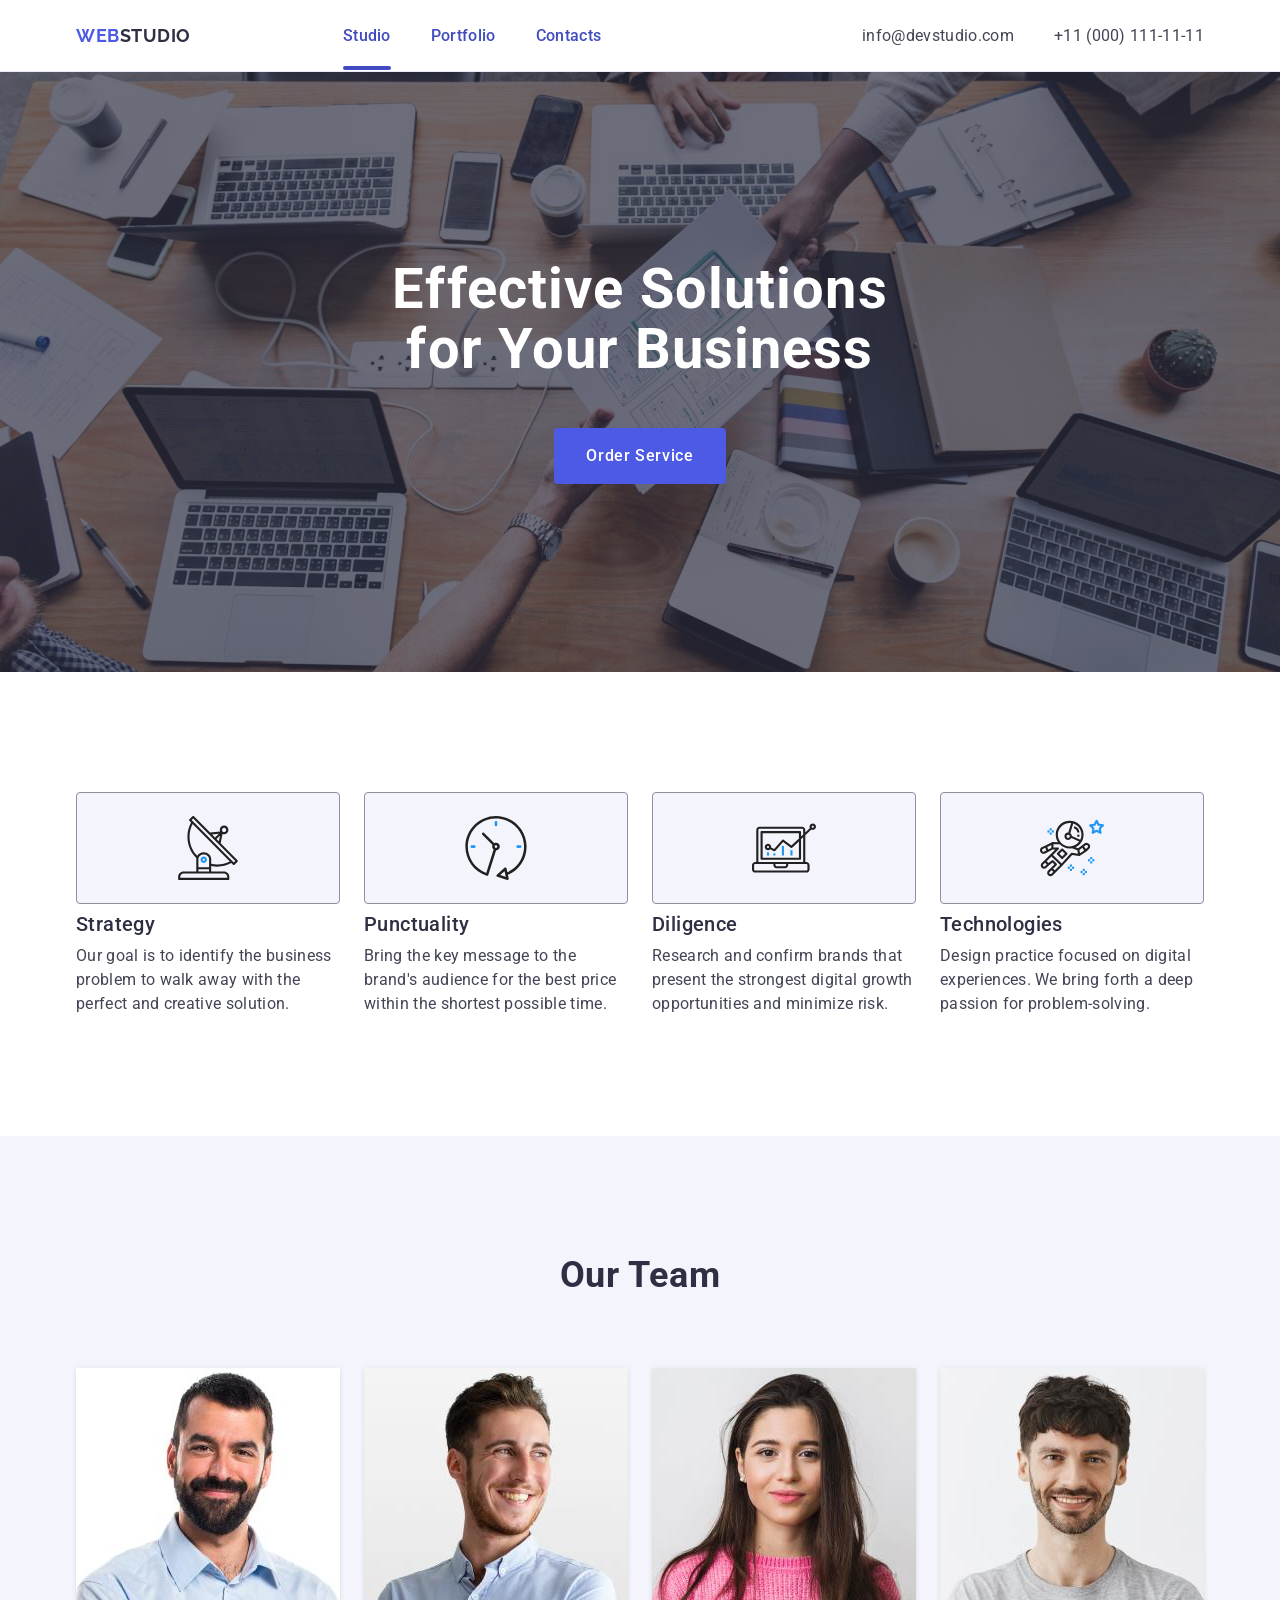
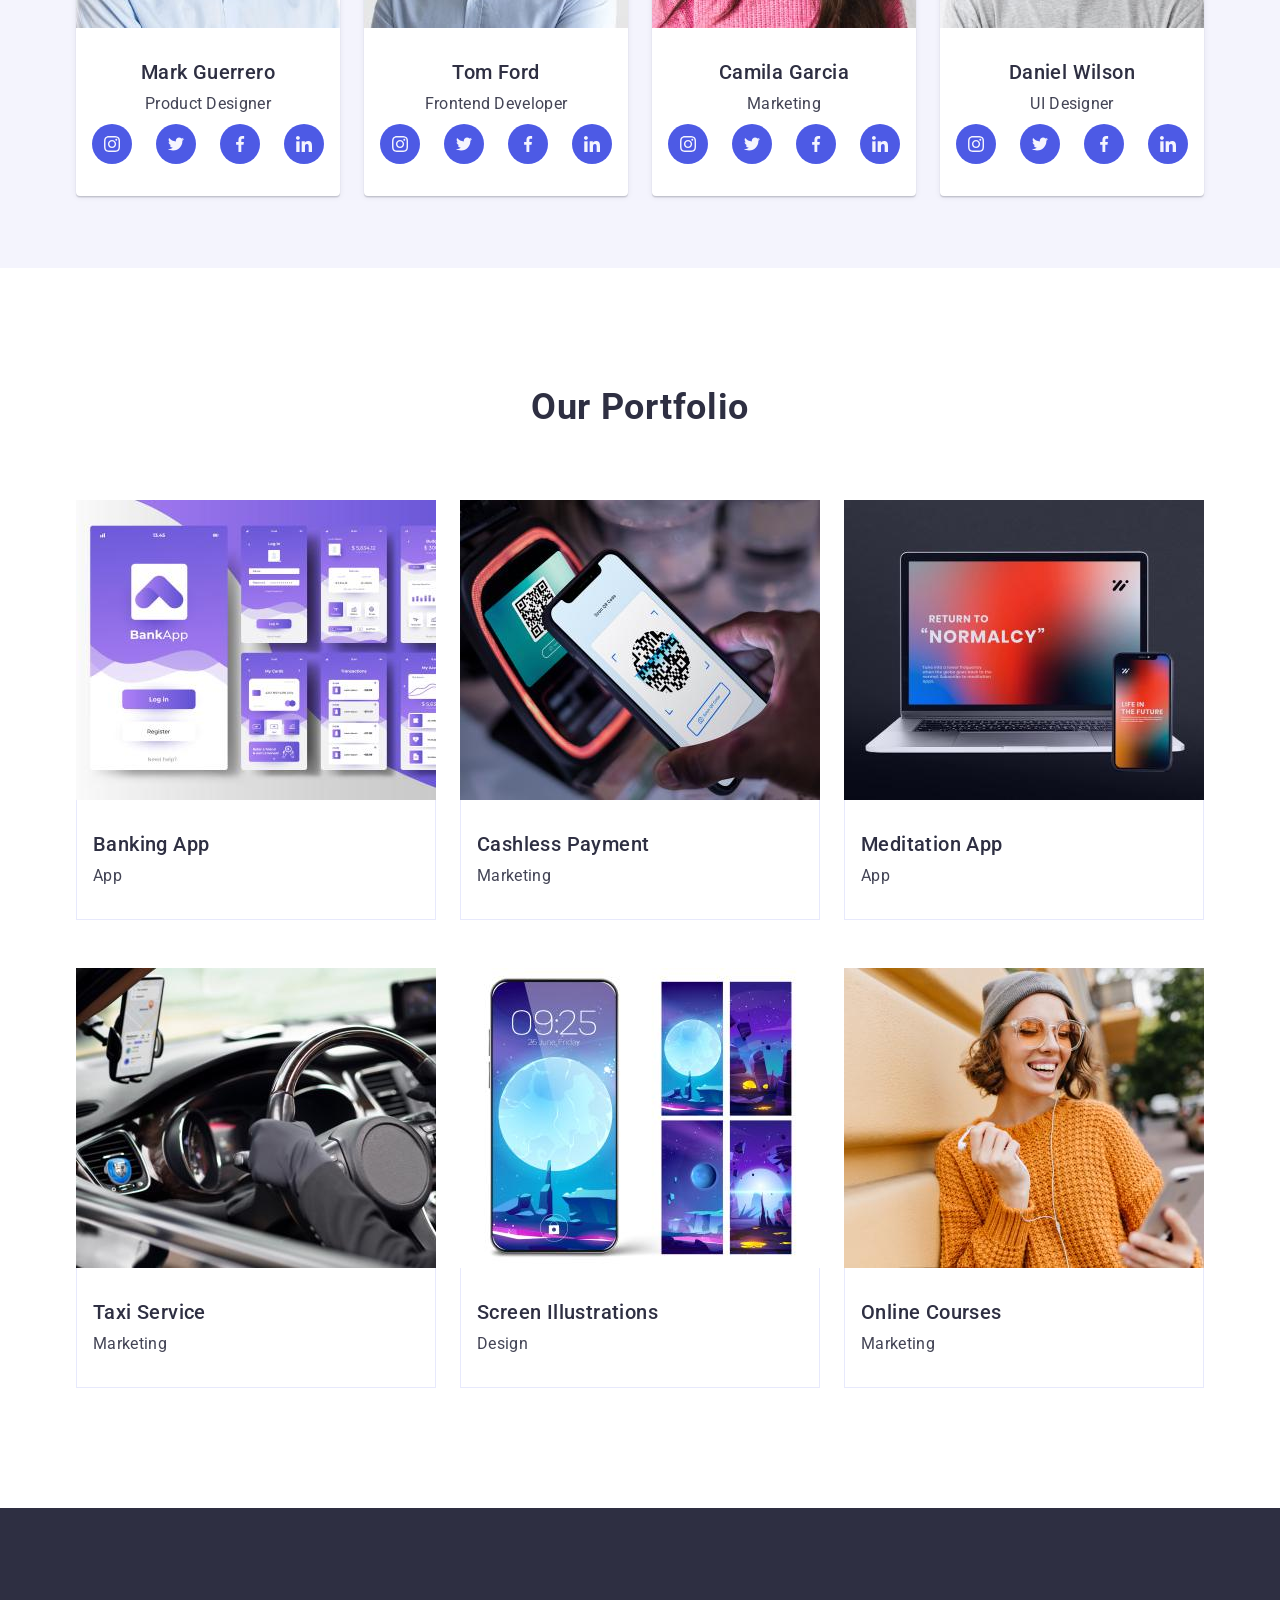
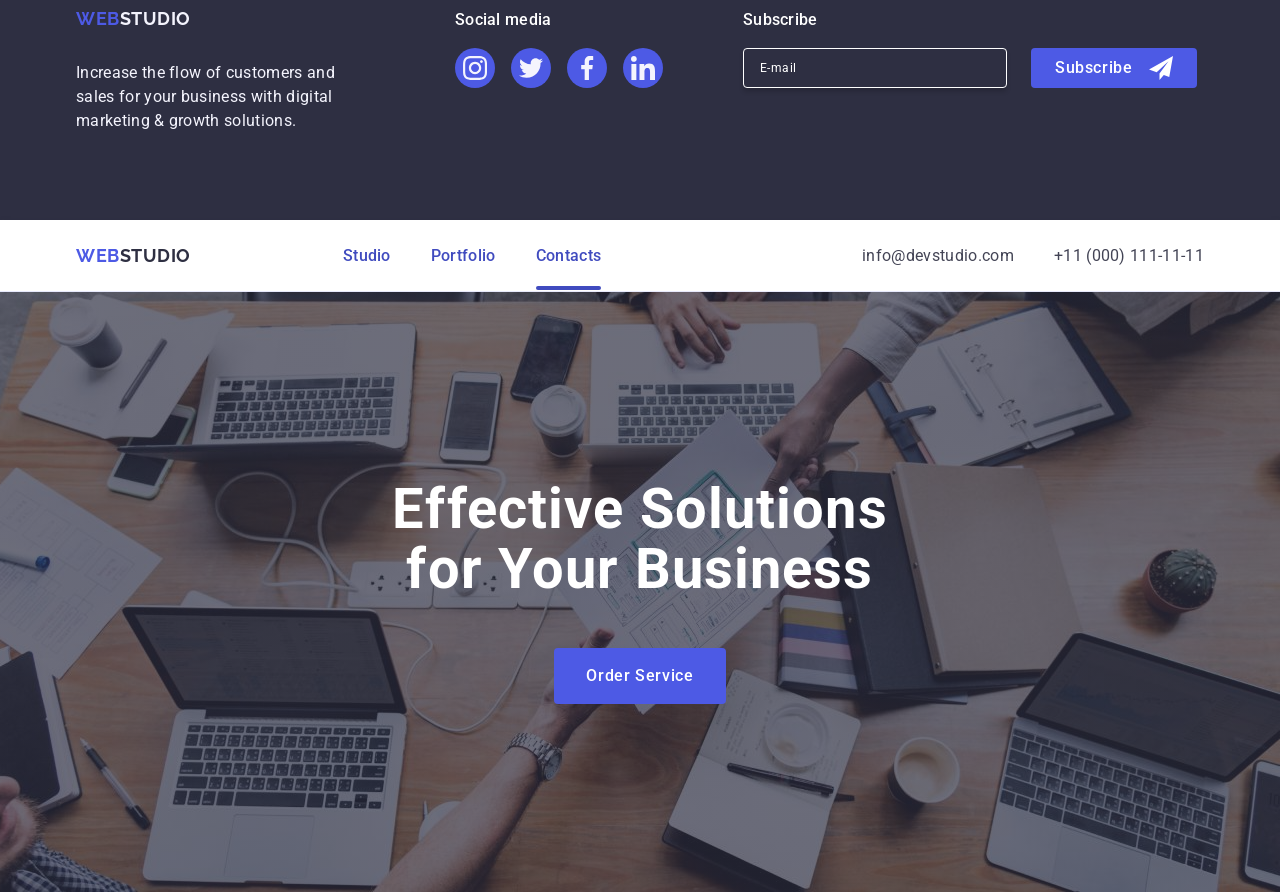
==== index.html @ c93c3812 "Add files via upload" ====
<!DOCTYPE html>
<html lang="en">
  <head>
    <meta charset="UTF-8" />
    <meta http-equiv="X-UA-Compatible" content="IE=edge" />
    <meta name="viewport" content="width=device-width, initial-scale=1.0" />
    <link rel="preconnect" href="https://fonts.googleapis.com" />
    <link rel="preconnect" href="https://fonts.gstatic.com" crossorigin />
    <link
      href="https://fonts.googleapis.com/css2?family=Raleway:ital,wght@0,700;1,700&family=Roboto:wght@400;500;700&display=swap"
      rel="stylesheet"
    />
    <link
      rel="stylesheet"
      href="https://cdn.jsdelivr.net/npm/modern-normalize@1.1.0/modern-normalize.min.css"
    />
    <link rel="stylesheet" href="./css/styles.css" />
    <title>WebStudio</title>
  </head>

  <body>
    <header class="header">
      <div class="container">
        <nav class="navigation">
          <a href="./index.html" class="navigation-list-logo-item-left"
            >Web<span class="navigation-list-logo-item-right">Studio</span></a
          >
          <ul class="navigation-list">
            <li class="navigation-list-item">
              <a
                class="navigation-list-link navigation-list-link-active"
                href="./index.html"
                >Studio</a
              >
            </li>
            <li class="navigation-list-item">
              <a class="navigation-list-link" href="">Portfolio</a>
            </li>
            <li class="navigation-list-item">
              <a class="navigation-list-link" href="./backdrop.html"
                >Contacts</a
              >
            </li>
          </ul>
        </nav>
        <address class="address">
          <ul class="address-list-item">
            <li class="address-list">
              <a
                class="address-list-mailto-phone"
                href="mailto:info@devstudio.com"
                >info@devstudio.com</a
              >
            </li>
            <li class="address-list">
              <a
                class="address-list-mailto-phone"
                href="teladdress-list-mailto-phone:+110001111111"
                >+11 (000) 111-11-11</a
              >
            </li>
          </ul>
        </address>
      </div>
    </header>

    <main class="main">
      <!--HERO-->
      <section class="hero">
        <div class="container">
          <h1 class="hero-header">Effective Solutions for Your Business</h1>
          <button class="modal-btn btn-hero" type="button">
            Order Service
          </button>
        </div>
      </section>

      <!--O nas-->
      <section class="about">
        <div class="container">
          <!--Nasze atuty-->
          <h2 class="secondary-header visually-hidden">Our advantages</h2>
          <ul class="about-strengths">
            <li class="about-strengths-list">
              <div class="about-icon">
                <svg class="about-icon-item" width="64" height="64">
                  <use href="./images/icons.svg#icon-antenna"></use>
                </svg>
              </div>
              <h3 class="about-header-list">Strategy</h3>
              <p class="about-strengths-list-item">
                Our goal is to identify the business problem to walk away with
                the perfect and creative solution.
              </p>
            </li>
            <li class="about-strengths-list">
              <div class="about-icon">
                <svg class="about-icon-item" width="64" height="64">
                  <use href="./images/icons.svg#icon-clock"></use>
                </svg>
              </div>
              <h3 class="about-header-list">Punctuality</h3>
              <p class="about-strengths-list-item">
                Bring the key message to the brand's audience for the best price
                within the shortest possible time.
              </p>
            </li>
            <li class="about-strengths-list">
              <div class="about-icon">
                <svg class="about-icon-item" width="64" height="64">
                  <use href="./images/icons.svg#icon-diagram"></use>
                </svg>
              </div>
              <h3 class="about-header-list">Diligence</h3>
              <p class="about-strengths-list-item">
                Research and confirm brands that present the strongest digital
                growth opportunities and minimize risk.
              </p>
            </li>
            <li class="about-strengths-list">
              <div class="about-icon">
                <svg class="about-icon-item" width="64" height="64">
                  <use href="./images/icons.svg#icon-astronaut"></use>
                </svg>
              </div>
              <h3 class="about-header-list">Technologies</h3>
              <p class="about-strengths-list-item">
                Design practice focused on digital experiences. We bring forth a
                deep passion for problem-solving.
              </p>
            </li>
          </ul>
        </div>
      </section>

      <!--Agencja-->
      <section class="agency">
        <div class="container">
          <h2 class="secondary-header mar">Our Team</h2>
          <ul class="agency-img">
            <li class="agency-img-list">
              <img
                class="agency-img-list-team"
                src="./images/team/teamcard1.jpg"
                alt="smiling man with dark beard in a blue shirt"
                width="264"
                height="260"
              />
              <div class="species">
                <h3 class="agency-list-name">Mark Guerrero</h3>
                <p class="agency-list-name-item">Product Designer</p>
                <ul class="icon-list">
                  <li class="icon">
                    <a class="icon-link" href="">
                      <svg class="icon-svg" width="16" height="16">
                        <use href="./images/icons.svg#icon-instagram"></use>
                      </svg>
                    </a>
                  </li>
                  <li class="icon">
                    <a class="icon-link" href="">
                      <svg class="icon-svg" width="16" height="16">
                        <use href="./images/icons.svg#icon-twitter"></use>
                      </svg>
                    </a>
                  </li>
                  <li class="icon">
                    <a class="icon-link" href="">
                      <svg class="icon-svg" width="16" height="16">
                        <use href="./images/icons.svg#icon-facebook"></use>
                      </svg>
                    </a>
                  </li>
                  <li class="icon">
                    <a class="icon-link" href="">
                      <svg class="icon-svg" width="16" height="16">
                        <use href="./images/icons.svg#icon-linkedin"></use>
                      </svg>
                    </a>
                  </li>
                </ul>
              </div>
            </li>
            <li class="agency-img-list">
              <img
                class="agency-img-list-team"
                src="./images/team/teamcard2.jpg"
                alt="a smiling man with red beard and a blue shirt"
                width="264"
                height="260"
              />
              <div class="species">
                <h3 class="agency-list-name">Tom Ford</h3>
                <p class="agency-list-name-item">Frontend Developer</p>
                <ul class="icon-list">
                  <li class="icon">
                    <a class="icon-link" href="">
                      <svg class="icon-svg" width="16" height="16">
                        <use href="./images/icons.svg#icon-instagram"></use>
                      </svg>
                    </a>
                  </li>
                  <li class="icon">
                    <a class="icon-link" href="">
                      <svg class="icon-svg" width="16" height="16">
                        <use href="./images/icons.svg#icon-twitter"></use>
                      </svg>
                    </a>
                  </li>
                  <li class="icon">
                    <a class="icon-link" href="">
                      <svg class="icon-svg" width="16" height="16">
                        <use href="./images/icons.svg#icon-facebook"></use>
                      </svg>
                    </a>
                  </li>
                  <li class="icon">
                    <a class="icon-link" href="">
                      <svg class="icon-svg" width="16" height="16">
                        <use href="./images/icons.svg#icon-linkedin"></use>
                      </svg>
                    </a>
                  </li>
                </ul>
              </div>
            </li>
            <li class="agency-img-list">
              <img
                class="agency-img-list-team"
                src="./images/team/teamcard3.jpg"
                alt="woman with long black hair in a pink sweater"
                width="264"
                height="260"
              />
              <div class="species">
                <h3 class="agency-list-name">Camila Garcia</h3>
                <p class="agency-list-name-item">Marketing</p>
                <ul class="icon-list">
                  <li class="icon">
                    <a class="icon-link" href="">
                      <svg class="icon-svg" width="16" height="16">
                        <use href="./images/icons.svg#icon-instagram"></use>
                      </svg>
                    </a>
                  </li>
                  <li class="icon">
                    <a class="icon-link" href="">
                      <svg class="icon-svg" width="16" height="16">
                        <use href="./images/icons.svg#icon-twitter"></use>
                      </svg>
                    </a>
                  </li>
                  <li class="icon">
                    <a class="icon-link" href="">
                      <svg class="icon-svg" width="16" height="16">
                        <use href="./images/icons.svg#icon-facebook"></use>
                      </svg>
                    </a>
                  </li>
                  <li class="icon">
                    <a class="icon-link" href="">
                      <svg class="icon-svg" width="16" height="16">
                        <use href="./images/icons.svg#icon-linkedin"></use>
                      </svg>
                    </a>
                  </li>
                </ul>
              </div>
            </li>
            <li class="agency-img-list">
              <img
                class="agency-img-list-team"
                src="./images/team/teamcard4.jpg"
                alt="a shaggy man with short stubble in a gray T-shirt"
                width="264"
                height="260"
              />
              <div class="species">
                <h3 class="agency-list-name">Daniel Wilson</h3>
                <p class="agency-list-name-item">UI Designer</p>
                <ul class="icon-list">
                  <li class="icon">
                    <a class="icon-link" href="">
                      <svg class="icon-svg" width="16" height="16">
                        <use href="./images/icons.svg#icon-instagram"></use>
                      </svg>
                    </a>
                  </li>
                  <li class="icon">
                    <a class="icon-link" href="">
                      <svg class="icon-svg" width="16" height="16">
                        <use href="./images/icons.svg#icon-twitter"></use>
                      </svg>
                    </a>
                  </li>
                  <li class="icon">
                    <a class="icon-link" href="">
                      <svg class="icon-svg" width="16" height="16">
                        <use href="./images/icons.svg#icon-facebook"></use>
                      </svg>
                    </a>
                  </li>
                  <li class="icon">
                    <a class="icon-link" href="">
                      <svg class="icon-svg" width="16" height="16">
                        <use href="./images/icons.svg#icon-linkedin"></use>
                      </svg>
                    </a>
                  </li>
                </ul>
              </div>
            </li>
          </ul>
        </div>
      </section>

      <!--Portfolio-->
      <section class="portfolio">
        <div class="container">
          <h2 class="secondary-header mar">Our Portfolio</h2>
          <ul class="portfolio-img">
            <li class="portfolio-img-list">
              <div class="box">
                <img
                  class="portfolio-img-list-item"
                  src="./images/portfolio/img1.jpg"
                  alt="view of the banking application with its subpages"
                  width="360"
                  height="300"
                />
                <!-- <div class="overlay"> -->
                <p class="content overlay">
                  14 Stylish and User-Friendly App Design Concepts · Task
                  Manager App · Calorie Tracker App · Exotic Fruit Ecommerce App
                  · Cloud Storage App
                </p>
                <!-- </div> -->
              </div>
              <div class="card-content">
                <h3 class="portfolio-list-title">Banking App</h3>
                <p class="portfolio-list-product">App</p>
              </div>
            </li>
            <li class="portfolio-img-list">
              <div class="box">
                <img
                  class="portfolio-img-list-item"
                  src="./images/portfolio/img2.jpg"
                  alt="a payment terminal with a qr code and a smartphone copying this code"
                  width="360"
                  height="300"
                />
                <!-- <div class="overlay"> -->
                <p class="content overlay">
                  14 Stylish and User-Friendly App Design Concepts · Task
                  Manager App · Calorie Tracker App · Exotic Fruit Ecommerce App
                  · Cloud Storage App
                </p>
                <!-- </div> -->
              </div>
              <div class="card-content">
                <h3 class="portfolio-list-title">Cashless Payment</h3>
                <p class="portfolio-list-product">Marketing</p>
              </div>
            </li>
            <li class="portfolio-img-list">
              <div class="box">
                <img
                  class="portfolio-img-list-item"
                  src="./images/portfolio/img3.jpg"
                  alt="view of a laptop and smartphone with an application titled return to normalcy, on a colorful background"
                  width="360"
                  height="300"
                />
                <!-- <div class="overlay"> -->
                <p class="content overlay">
                  14 Stylish and User-Friendly App Design Concepts · Task
                  Manager App · Calorie Tracker App · Exotic Fruit Ecommerce App
                  · Cloud Storage App
                </p>
                <!-- </div> -->
              </div>
              <div class="card-content">
                <h3 class="portfolio-list-title">Meditation App</h3>
                <p class="portfolio-list-product">App</p>
              </div>
            </li>
            <li class="portfolio-img-list">
              <div class="box">
                <img
                  class="portfolio-img-list-item"
                  src="./images/portfolio/img4.jpg"
                  alt="view of the car cockpit with the driver wearing gloves holding the steering wheel"
                  width="360"
                  height="300"
                />
                <!-- <div class="overlay"> -->
                <p class="content overlay">
                  14 Stylish and User-Friendly App Design Concepts · Task
                  Manager App · Calorie Tracker App · Exotic Fruit Ecommerce App
                  · Cloud Storage App
                </p>
                <!-- </div> -->
              </div>
              <div class="card-content">
                <h3 class="portfolio-list-title">Taxi Service</h3>
                <p class="portfolio-list-product">Marketing</p>
              </div>
            </li>
            <li class="portfolio-img-list">
              <div class="box">
                <img
                  class="portfolio-img-list-item"
                  src="./images/portfolio/img5.jpg"
                  alt="the smartphone screenshot is shown in the illustrations"
                  width="360"
                  height="300"
                />
                <!-- <div class="overlay"> -->
                <p class="content overlay">
                  14 Stylish and User-Friendly App Design Concepts · Task
                  Manager App · Calorie Tracker App · Exotic Fruit Ecommerce App
                  · Cloud Storage App
                </p>
                <!-- </div> -->
              </div>
              <div class="card-content">
                <h3 class="portfolio-list-title">Screen Illustrations</h3>
                <p class="portfolio-list-product">Design</p>
              </div>
            </li>
            <li class="portfolio-img-list">
              <div class="box">
                <img
                  class="portfolio-img-list-item"
                  src="./images/portfolio/img6.jpg"
                  alt="charming-short-haired-lady-gray-hat-standing-beside-wall-with-smartphone"
                  width="360"
                  height="300"
                />
                <!-- <div class="overlay"> -->
                <p class="content overlay">
                  14 Stylish and User-Friendly App Design Concepts · Task
                  Manager App · Calorie Tracker App · Exotic Fruit Ecommerce App
                  · Cloud Storage App
                </p>
                <!-- </div> -->
              </div>
              <div class="card-content">
                <h3 class="portfolio-list-title">Online Courses</h3>
                <p class="portfolio-list-product">Marketing</p>
              </div>
            </li>
          </ul>
        </div>
      </section>
    </main>

    <!---->
    <footer class="footer">
      <div class="container">
        <div class="footer-logo">
          <a href="./index.html" class="footer-logo-item-left"
            >Web<span class="footer-logo-item-right">Studio</span></a
          >

          <p class="footer-text">
            Increase the flow of customers and<br />
            sales for your business with digital <br />
            marketing & growth solutions.
          </p>
        </div>
        <div class="footer-social-media">
          <p class="footer-social">Social media</p>
          <ul class="footer-icon-list">
            <li class="footer-icon">
              <a class="footer-icon-link" href="">
                <svg class="footer-icon-svg" width="24" height="24">
                  <use href="./images/icons.svg#icon-instagram"></use>
                </svg>
              </a>
            </li>
            <li class="footer-icon">
              <a class="footer-icon-link" href="">
                <svg class="footer-icon-svg" width="24" height="24">
                  <use href="./images/icons.svg#icon-twitter"></use>
                </svg>
              </a>
            </li>
            <li class="footer-icon">
              <a class="footer-icon-link" href="">
                <svg class="footer-icon-svg" width="24" height="24">
                  <use href="./images/icons.svg#icon-facebook"></use>
                </svg>
              </a>
            </li>
            <li class="footer-icon">
              <a class="footer-icon-link" href="">
                <svg class="footer-icon-svg" width="24" height="24">
                  <use href="./images/icons.svg#icon-linkedin"></use>
                </svg>
              </a>
            </li>
          </ul>
        </div>
        <div class="footer-form">
          <p class="form-item">Subscribe</p>
          <form class="form">
            <label class="form-news">
              <input
                class="form-news-text"
                type="email"
                name="email"
                placeholder="E-mail"
              />
            </label>
            <button class="modal-btn btn-footer" type="submit">
              Subscribe
              <!-- <span class="modal-btn-item">Subscribe</span> -->
              <svg class="footer-form-icon" width="24" height="24">
                <use href="./images/icons.svg#icon-icon-send"></use>
              </svg>
            </button>
          </form>
        </div>
      </div>
    </footer>

    <!-- MODAL -->

    <div class="">
      <header class="header">
        <div class="container">
          <nav class="navigation">
            <a href="./index.html" class="navigation-list-logo-item-left"
              >Web<span class="navigation-list-logo-item-right">Studio</span></a
            >
            <ul class="navigation-list">
              <li class="navigation-list-item">
                <a class="navigation-list-link" href="./index.html">Studio</a>
              </li>
              <li class="navigation-list-item">
                <a class="navigation-list-link" href="">Portfolio</a>
              </li>
              <li class="navigation-list-item">
                <a
                  class="navigation-list-link navigation-list-link-active"
                  href="./backdrop.html"
                  >Contacts</a
                >
              </li>
            </ul>
          </nav>
          <address class="address">
            <ul class="address-list-item">
              <li class="address-list">
                <a
                  class="address-list-mailto-phone"
                  href="mailto:info@devstudio.com"
                  >info@devstudio.com</a
                >
              </li>
              <li class="address-list">
                <a
                  class="address-list-mailto-phone"
                  href="teladdress-list-mailto-phone:+110001111111"
                  >+11 (000) 111-11-11</a
                >
              </li>
            </ul>
          </address>
        </div>
      </header>

      <div class="modal-main">
        <!--HERO-->
        <section class="hero">
          <div class="container">
            <h1 class="hero-header">Effective Solutions for Your Business</h1>
            <button class="modal-btn btn-hero" type="button">
              Order Service
            </button>
          </div>
        </section>
      </div>

      <div class="backdrop is-hidden">
        <div class="modal">
          <button type="button" class="close-btn">X</button>
          <form class="modal-form" action="#" method="post">
            <p class="modal-form-item">
              Leave your contacts and we will call you back
            </p>
            <label class="modal-form-name">
              <span class="modal-name">Name</span>
              <input
                class="modal-form-name-text-item"
                type="text"
                name="username"
              />
              <svg class="modal-icon" width="18" height="18">
                <use href="./images/icons.svg#icon-person"></use>
              </svg>
            </label>
            <label class="modal-form-phone-number">
              <span class="modal-phone-number">Phone</span>
              <input
                class="modal-form-phone-number-text"
                type="tel"
                name="phone_number"
              />
              <svg class="modal-icon" width="18" height="18">
                <use href="./images/icons.svg#icon-phone"></use>
              </svg>
            </label>
            <label class="modal-form-email">
              <span class="modal-email">Email</span>
              <input class="modal-form-email-text" type="email" name="email" />
              <svg class="modal-icon" width="18" height="18">
                <use href="./images/icons.svg#icon-email"></use>
              </svg>
            </label>
            <label class="modal-form-textarea"
              >Comment<textarea
                class="modal-form-textarea-text"
                name="feedback"
                rows="5"
                placeholder="Text input"
              ></textarea>
            </label>
            <input
              class="modal-form-policy visually-hidden"
              id="user-policy"
              type="checkbox"
              name="policy"
            />
            <label class="modal-form-policy-text" for="user-policy"
              >I accept the terms and conditions of the
              <a class="modal-form-policy-link" href="#">Privacy Policy</a>
              <a class="modal-form-policy-link" href="#"></a
            ></label>

            <button class="modal-btn btn-modal" type="submit">Send</button>
          </form>
        </div>
      </div>
    </div>
  </body>
</html>
<!-- do usunięcia -->
<!-- <img/
                      src="./images/linkedin.svg"
                      width="16"
                      height="16"
                      alt="Description"
                    /> -->
---- css/styles.css ----
*,
*::before,
*::after {
            box-sizing: border-box;
            margin: 0;
            padding: 0;
         }

    body {
            font-family: "Roboto" , sans-serif;
            background-color: #FFFFFF;
            color: #434455;
          }

        h1,
        h2,
        h3,
        h4,
        h5,
        h6,
        p 
        {
            margin-top: 0;
            margin-bottom: 0;
        }

       ul, ol
        {
          list-style-type: none;
          margin-top: 0;
          margin-bottom: 0;
          padding-left: 0;
        }

       img 
        {
          display: block;
          max-width: 100%;
        }

        .container 
        {
          width: 1158px;
          margin: 0 auto;
          padding: 0 15px 0 15px;
          /* padding: 120px 0px; */
        }

        .visually-hidden 
        {
          position: absolute;
          width: 1px;
          height: 1px;
          margin: -1px;
          border: 0;
          padding: 0;
          white-space: nowrap;
          clip-path: inset(100%);
          clip: rect(0 0 0 0);
          overflow: hidden;
        }

         /*========COMPONENTS========*/

        .modal-btn 
        {
          font-weight: 500;
          line-height: 1.5;
          letter-spacing: 0.04em;
          color: #FFFFFF;
          background-color: #4D5AE5; 
          /* padding: 16px 32px 16px 32px; */
          border-radius: 4px;
          /* min-width: 169px; */
          /* height: 56px; */
          border: none;
          cursor: pointer;
          /* margin-top: 48px; */
          transition: background-color 250ms cubic-bezier(0.4, 0, 0.2, 1);
        }

        .btn-hero 
        {
          min-width: 169px;
          height: 56px;
          padding: 16px 32px 16px 32px;
          margin-top: 48px;
        }

        .btn-footer 
        {
          min-width: 165px;
          height: 40px;
          padding: 8px 24px 8px 24px;
          border-radius: 4px;
          /* display: inline-flex; */
          display: flex;
          align-items: center;
          justify-content: center;
        }

        .btn-modal 
        {
          width: 169px;
          height: 56px;
          padding: 16px 32px 16px 32px;
          border-radius: 4px;
          background: rgba(77, 90, 229, 1);
          margin-top: 24px;
        }

        .mar 
        {
          margin-bottom: 72px;
        }

        .input {
          font-family: inherit;
        }

         /*========END-COMPONENTS========*/


        /*======== HEADER ========*/

        .header 
        {        
          height: 72px;
          display: flex;
          align-items: center;
          border-bottom: 1px solid #e7e9fc;
          box-shadow: 0px 2px 1px rgba(46, 47, 66, 0.08),
            0px 1px 1px rgba(46, 47, 66, 0.16),
            0px 1px 6px rgba(46, 47, 66, 0.08);
        }

        .header .container 
        {
          display: flex;
          justify-content: space-between;
        }
        
        .navigation 
        {
          display: flex;
          align-items: center;
        }

        .navigation-list-logo-item-left, 
        .navigation-list-logo-item-right
        {
          font-family: Raleway, sans-serif;
          font-size: 18px;
          font-weight: 700;
          line-height: 1.17;
          letter-spacing: 0.03em;
          text-decoration: none;
          text-transform: uppercase;
          margin-right: 76px;
        }

        .navigation-list-logo-item-left 
        {
          color: #4D5AE5;
        }

        .navigation-list-logo-item-right 
        {
          color: #2E2F42;
        }

        .navigation-list 
        {
          display: flex;
          gap: 40px;
        }

        /* .navigation-list-item
        {
          position: relative;
        } */
        /* .navigation-list-item:hover::after 
        {
          display: block;
        } */
      /* .navigation-list-item::after 
        {
          display: none;
          --height: 4px;
          border-radius: 2px;
          content: "";
          background-color: rgba(64, 75, 191, 1);
          width: 100%;
          height: var(--height); 
          position: absolute;
          left: 0;
          bottom: -24px;
          bottom: calc(-1 x var(--height) - 5px);  
          }  */

        /* .navigation-list-link:hover::after 
        {
          display: block;
        } */

        .navigation-list-link-active::after 
        {
          display: block;
          /* display: none; */
          --height: 4px;
          border-radius: 2px;
          content: "";
          background-color: #404bbf;
          width: 100%;
          height: var(--height);
          position: absolute;
          left: 0;
          bottom: -1px;
          /* bottom: calc(-1 x var(--height) - 5px);   */
        }

        .navigation-list-link 
        {
          font-size: 16px;
          font-weight: 500;
          line-height: 1.5;
          letter-spacing: 0.02em;
          text-decoration: none;
          color: #2E2F42;
          padding-top: 24px;
          padding-bottom: 24px;
          position: relative;
          color: #404bbf;
          transition: color 250ms cubic-bezier(0.4, 0, 0.2, 1);
          /* display: inline-block; */
        }
            
        .address-list-mailto-phone
        {
          font-size: 16px;
          line-height: 1.5;
          letter-spacing: 0.02em;
          text-decoration: none;
          color: #434455;
          transition: color 250ms cubic-bezier(0.4, 0, 0.2, 1);
        }

        .address 
        {
          font-style: normal;
        }

        .address-list-item
        {
          display: flex;
          gap: 40px;
          /* align-items: center; */
          /* justify-content: center; */
        }

        .navigation-list-link:hover,
        .navigation-list-link:focus,
        .address-list-mailto-phone:hover,
        .address-list-mailto-phone:focus

        {
          color: #404BBF;
        }

/*========END-HEADER ========*/

/*========HERO========*/
      
        .hero .container 
        {
          display: flex;
          flex-direction: column;
          align-items: center;
        }

        .hero 
        {
          max-width: 1440px;
          height: 600px;
          background-color: #2E2F42;
          background-image: linear-gradient(to bottom,
              rgba(46, 47, 66, 0.7),
              rgba(46, 47, 66, 0.7)),
              url(../images/hero/hero-bg.jpg);
          background-repeat: no-repeat;
          background-position: center;
          background-size: cover;
          padding-top: 188px;
          padding-bottom: 188px;
          display: flex;
          flex-direction: column;
          justify-content: center; 
          margin: auto;
        }

        .hero-header
        {
          font-size: 56px;
          font-weight: 700;
          line-height: 1.07;
          letter-spacing: 0.02em;
          text-align: center;
          color: #FFFFFF;
          max-width: 496px;
        }

        .modal-btn:hover,
        .modal-btn:focus 
        {
          background-color: #404BBF;
               
        }

   /*========END-HERO========*/


   /*========ABOUT========*/

        .about 
        {
          padding: 120px 0;
        }

        .secondary-header 
        {
          font-size: 36px;
          font-weight: 700;
          line-height: 1.11;
          letter-spacing: 0.02em;
          text-align: center;
          color: #2E2F42;
          text-transform: capitalize;
        }

        /* .visually-hidden {
          position: absolute;
          width: 1px;
          height: 1px;
          margin: -1px;
          border: 0;
          padding: 0;
          white-space: nowrap;
          clip-path: inset(100%);
          clip: rect(0 0 0 0);
          overflow: hidden;
        } */

        .about-header-list 
        {
          font-size: 20px;
          font-weight: 500;
          line-height: 1.2;
          letter-spacing: 0.02em;
          color: #2E2F42;
          margin-bottom: 8px;
        }

        .about-strengths-list-item 
        {
          font-size: 16px;
          line-height: 1.5;
          letter-spacing: 0.02em;
        }

        .about-strengths-list 
        {
          width: 264px;
          height: 224px;
          width: calc((100% - 72px) / 4);
        }

        .about-strengths 
        {
          display: flex;
          gap: 24px;
        }

        .about-icon 
        {
          width: 264px;
          height: 112px;
          background: #F4F4FD;
          border: 1px solid #8E8F99;
          border-radius: 4px;
          /* margin-bottom: 30px; */
          display: flex;
          align-items: center;
          justify-content: center;
          margin-bottom: 8px;
        }

        /* .about-icon-item  
        {
          width: 64px;
          height: 64px;
          margin: 24px 100px;
        }  */

           
   /*========END-ABOUT========*/

   /*========AGENCY========*/

        .agency 
        {
          background-color: #F4F4FD;
          height: 732px;
          padding: 120px 0;
        }

        .agency-img 
        {
          display: flex;
          gap: 24px;
          
        }
                         
        .agency-img-list 
        {
          box-shadow: 
          0px 2px 1px 0px rgba(46, 47, 66, 0.08),
          0px 1px 1px 0px rgba(46, 47, 66, 0.16),
          0px 1px 6px 0px rgba(46, 47, 66, 0.08);
          border-radius: 0px 0px 4px 4px;
          background-color: #FFFFFF;
          width: calc((100% - 72px) / 4);
        }

        .agency-list-name 
        {
          font-size: 20px;
          font-weight: 500;
          line-height: 1.2;
          letter-spacing: 0.02em;
          text-align: center;
          color: #2E2F42;
          margin-bottom: 8px;
        }

        .agency-list-name-item 
        {
          font-size: 16px;
          line-height: 1.5;
          letter-spacing: 0.02em;
          text-align: center;
        }

        .species
        {
          /* width: 264px; */
          height: 168px;
          padding: 32px 0;
          /* padding-top: 32px; */
          /* padding-bottom: 32px; */
          /* padding-left: 16px; */
          /* padding-right: 16px; */
        }

        .icon-list 
        {
          display: flex;
          justify-content: center;
          padding: 8px 16px 32px 16px;
          gap: 24px;
        }

        .icon-link 
        {
         width: 100%;
         height: 100%;
         background-color: #4d5ae5;
         border-radius: 50%;
         display: flex;
         align-items: center;
         justify-content: center;
         transition: background-color 250ms cubic-bezier(0.4, 0, 0.2, 1);
        }

        .icon 
        {
          /* display: flex; */
          width: 40px;
          height: 40px;
          /* border-radius: 50%; */
          /* align-items: center; */
          /* justify-content: center; */
          /* transition: background-color 250ms cubic-bezier(0.4, 0, 0.2, 1); */
          /* background-color: #4D5AE5; */
          cursor: pointer;
        }

        .icon-link:hover,
        .icon-link:focus 
        {
          background-color: #404bbf;
        } 

        .icon-svg
        {
          width: 16px;
          height: 16px;
          fill: #f4f4fd;
        }

    /*========END-AGENCY========*/

    /*========PORTFOLIO========*/

       .portfolio 
       {
        height: 1240px;
        padding-top: 120px;
        padding-bottom: 120px;
       }

       .portfolio-img 
       {
        display: flex;
        flex-wrap: wrap;
        row-gap: 48px;
        column-gap: 24px;
       }

       .portfolio-img .portfolio-img-list 
       {
        width: calc((100% - 48px) / 3);
       }

       .portfolio-img-list
       {
        width: 360px;
        transition: box-shadow 250ms cubic-bezier(0.4, 0, 0.2, 1);
        /* transform: translateY(100%); */
        /* transition: transform 250ms ease-in-out; */
       }

       .box 
       {
        height: 300px;
        position: relative;
        overflow: hidden;
       }

       .overlay 
       {
        position: absolute;
        top: 0;
        left: 0;
        width: 100%;
        height: 100%;
        background-color: rgba(77, 90, 229, 1);
        transform: translateY(100%);
        transition: transform 250ms cubic-bezier(0.4, 0, 0.2, 1);
       }

      .portfolio-img-list:hover .overlay 
      {
        transform: translateY(0);
      }

      .content 
      {
       line-height: 1.5;
       letter-spacing: 0.02em;
       color:#f4f4fd;
       padding: 40px 32px; 
       /* background-color: #4d5ae5; */
       /* width: 100%; */
       /* height: 100%; */
       /* transform: translateY(100%); */
       /* transition: transform 250ms cubic-bezier(0.4, 0, 0.2, 1); */
      }

       .card-content 
      
       {
        width: 360px;
        height: 120px;
        border: 1px solid #E7E9FC;
        border-top: none;
        padding: 32px 16px;
       }

      .portfolio-img-list:hover,
      .portfolio-img-list:focus
      {
        box-shadow: 
        0px 2px 1px 0px rgba(46, 47, 66, 0.08),
        0px 1px 1px 0px rgba(46, 47, 66, 0.16),
        0px 1px 6px 0px rgba(46, 47, 66, 0.08);
        cursor: pointer; 
      }

       .portfolio-list-title 
       {
        font-size: 20px;
        font-weight: 500;
        line-height: 1.2;
        letter-spacing: 0.02em;
        color: #2E2F42;
        margin-bottom: 8px;
       }

       .portfolio-list-product 
       {
        font-size: 16px;
        line-height: 1.5;
        letter-spacing: 0.02em;
        margin-bottom: 8px;
       }

     /*========END-PORTFOLIO========*/

      /*========FOOTER========*/

      .footer 
      {
        background: #2E2F42;
        height: 312px;
        padding: 100px 0;
      }

      .footer .container 
      {
        display: flex;
        align-items: baseline;
      }

      .footer-logo 
      {
       margin-right: 120px; 
      }

      .footer-logo-item-left,
      .footer-logo-item-right
      {
        font-family: Raleway, sans-serif;
        font-size: 18px;
        font-weight: 700;
        line-height: 1.17;
        letter-spacing: 0.03em;
        color: #4D5AE5;
        text-transform: uppercase;
        text-decoration: none;
        display: inline-block;
        margin-bottom: 16px;
      }

      .footer-logo-item-right 
      {
        color: #F4F4FD;
      }

      .footer-text 
      {
        line-height: 1.5;
        letter-spacing: 0.02em;
        color: #F4F4FD;
      }

      .footer-social-media 
      {
        /* width: 208px; */
        /* height: 80px;  */
        /* padding-left: 120px;  */
        margin-right: 80px;
      } 

      .footer-social 
      {
        font-size: 16px;
        font-weight: 500;
        line-height: 1.5;
        letter-spacing: 0.02em;
        color: #FFFFFF;
        margin-bottom: 16px;
      }

      .footer-icon-list 
      {
        display: flex;
        gap: 16px;
        /* padding-top: 16px; */
      }

      .footer-icon 
      {
        width: 40px;
        height: 40px;
        /* transition: background-color 250ms cubic-bezier(0.4, 0, 0.2, 1); */
        cursor: pointer;
      }

     .footer-icon-link 
     {
      width: 100%;
      height: 100%;
      background-color: #4d5ae5;
      border-radius: 50%;
      display: flex;
      align-items: center;
      justify-content: center;
     }

    .footer-icon-link:hover,
    .footer-icon-link:focus 
    {
      background-color: #31d0aa;
      transition: background-color 250ms cubic-bezier(0.4, 0, 0.2, 1);
    }

    .footer-icon-svg 
    {
      fill: #f4f4fd;
    }
 
    .form {
      display: flex;
      gap: 24px;
      /* flex-direction: row; */
      /* justify-content: space-between; */
      /* align-items: flex-end; */
      /* flex-wrap: wrap; */
   } 

    .form-item 
    {
      font-weight: 500;
      line-height: 1.5;
      letter-spacing: 0.02em;
      color: #FFFFFF;
      margin-bottom: 16px;
    }


    .form-news-text
    {
      width: 264px;
      height: 40px;
      /* margin-top: 16px; */
      /* margin-right: 24px; */
      padding-left: 16px;
      color: #fff;
      border: 1px solid #FFFFFF;
      border-radius: 4px;
      box-shadow: 0px 4px 4px rgba(0, 0, 0, 0.15);
      /* background: #2E2F42; */
      background-color: transparent;
      font-size: 12px;
      line-height: 2;
      letter-spacing: 0.04em;
    }

    .form-news-text::placeholder 
    {
      color: #FFFFFF;
      /* font-size: 12px; */
      /* line-height: 2.0; */
      /* letter-spacing: 0.04em; */
    }

    .footer-form-icon 
    {
      margin-left: 16px;
    }

     /*========END-FOOTER========*/



     /* =====MODAL====== */

     /* =======BACKDROP===== */

   

    .backdrop.is-open 
    {
      display: block;
    }
    
    .modal.is-open 
    {
      display: block;
    }

   .backdrop 
    {
      position: fixed;
      left: 0;
      top: 0;
      width: 100%;
      height: 100%;
      background-color: rgba(46, 47, 66, 0.4);
    }  

   .is-hidden 
    {
      opacity: 0;
      visibility: hidden;
      pointer-events: none;
     }  


     /* =====ENDBACKDROP===== */

   .modal 
    {
      position: absolute;
      top: 50%;
      left: 50%;
      transform: translate(-50%, -50%);
        width: 408px;
        height: 584px;
        padding-top: 72px;
        border-radius: 4px;
        background-color: #FCFCFC;
        box-shadow: 0px 1px 1px 0px rgba(0, 0, 0, 0.14), 0px 1px 3px 0px rgba(0, 0, 0, 0.12), 0px 2px 1px 0px rgba(0, 0, 0, 0.2);
    } 

   .close-btn 
    {
      position: absolute;
      top: 24px;
      right: 24px;
      width: 24px;
      height: 24px;
      box-shadow: 0px 1px 1px 0px rgba(0, 0, 0, 0.14), 0px 1px 3px 0px rgba(0, 0, 0, 0.12), 0px 2px 1px 0px rgba(0, 0, 0, 0.2);
      background: rgba(231, 233, 252, 1);
      border: 1px solid rgba(0, 0, 0, 0.1);
      border-radius: 50%;
      cursor: pointer;
    }
    
    .modal-form 
    {
      display: flex;
      align-items: center;
      justify-content: center;
      width: 360px;
      width: 100%;
      flex-direction: column;
    } 

   .modal-form-item 
    {
      width: 360px;
      height: 24px;
      font-weight: 500;
      line-height: 1.5;
      text-align: center;
      letter-spacing: 0.02em;
      color: #2E2F42;
      margin-bottom: 16px;
   } 

   .modal-form-name  
    {
      height: 58px;
      display: flex;
      flex-direction: column;
      justify-content: center;
      margin-bottom: 8px;
    } 

   .modal-name 
    {
      font-size: 12px;
      line-height: 1.166;
      letter-spacing: 0.04em;
      color: #8E8F99;
      margin-bottom: 4px;
   } 

  
   .modal-icon 
    {
      position: absolute;
      margin-left: 16px;
      margin-top: 16px;
    } 

   .modal-form-phone-number    
    {
      display: flex;
      flex-direction: column;
      justify-content: center;
      height: 58px;  
      margin-bottom: 8px;  
    }  

    .modal-phone-number 
    {
      font-size: 12px;
      line-height: 1.166;
      letter-spacing: 0.04em;
      color: #8E8F99;
      margin-bottom: 4px;
    }
    
    .modal-form-name-text-item,
    .modal-form-phone-number-text,
    .modal-form-email-text 
    {
      position: relative;
      width: 360px;
      height: 40px;
      border: 1px solid #2E2F4266;
      background-color: #FCFCFC;
      box-sizing: border-box;
      border-radius: 4px;
      outline: none;
      padding-left: 38px;
      padding-top: 10px;
      padding-bottom: 10px;
    }

    .modal-form-email {
      display: flex;
      flex-direction: column;
      justify-content: center;
      height: 58px;
      margin-bottom: 8px;
    }

    .modal-email 
    {
      font-size: 12px;
      line-height: 1.166;
      letter-spacing: 0.04em;
      color: #8E8F99;
      margin-bottom: 4px;
    }

    .modal-form-name-text-item:focus,
    .modal-form-phone-number-text:focus,
    .modal-form-email-text:focus,
    .modal-form-textarea-text:focus, 
    .modal-form-name-text-item:hover,
    .modal-form-phone-number-text:hover,
    .modal-form-email-text:hover,
    .modal-form-textarea-text:hover
    {
      fill: #4D5AE5;
      border: 1px solid #4D5AE5;
      transition: border 250ms cubic-bezier(0.4, 0, 0.2, 1);
    }

    
    .modal-form-name:focus-within,
    .modal-form-phone-number:focus-within,
    .modal-form-email:focus-within
    {   
      fill: #4D5AE5;
      transition: fill 250ms cubic-bezier(0.4, 0, 0.2, 1);
    }

    .modal-form-textarea 
    { 
      display: flex;
      flex-direction: column;
      font-size: 12px;
      line-height: 1.166;
      letter-spacing: 0.01em;
      color: #757575;
    }

    .modal-form-textarea-text 
    {
      width: 360px;
      height: 120px;
      margin-top: 4px;
      border: 1px solid #2E2F4266;
      background-color: #FCFCFC;
      box-sizing: border-box;
      border-radius: 4px;
      outline: none;
      padding-left: 16px;
      padding-top: 8px;
    
    }

    .modal-form-textarea::placeholder
    {
      font-size: 12px;
      line-height: 1.166;
      letter-spacing: 0.04em;
      color: rgba(46, 47, 66, 0.4);
    } 

    input,
    textarea 
    {
      padding-left: 16px;
      /* padding-top: 12px;  */
    }

    textarea 
    {
      resize: none;
    }

    .modal-form-policy-text 
    {
      font-size: 14px;
      line-height: 1.710;
      letter-spacing: 0.03em;
      color: #757575;
      margin-top: 20px;
      margin-left: 14px;
         }

    .modal-form-policy-text 
    {
      font-size: 12px;
      line-height: 1.166;
      letter-spacing: 0.04em;
      color: #757575;
      margin-top: 20px;
      margin-left: 14px;
    }
    
    .modal-form-policy-link 
    {
      font-size: 12px;
      line-height: 1.166;
      letter-spacing: 0.04em;
    }

    .modal-form-policy-text::before 
    {
     display: inline-block;
     content: "";
     width: 16px;
     height: 15px;
     border: 1px solid #212121;
     margin-right: 7px;
     vertical-align: text-top;
     transition: background-color 250ms cubic-bezier(0.4, 0, 0.2, 1);
    }

    .modal-form-policy:checked+.modal-form-policy-text::before 
    {
      background-color: #4D5AE5;
      border-radius: 2px;
      border: none;
      background-image: url(../images/vector.svg);
      background-repeat: no-repeat;
      background-position: 50% 50%;
    }



    

     /* ====ENDMODAL==== */


 /* =====do usunięcia======= */
       /* .hero */
       /* { */
    /* padding-top: 188px; */
    /* padding-bottom: 188px; */
  /* }  */
    
        /* .header  */
        /* { */
        /* height: 72px; */
        /* display: flex; */
        /* align-items: center; */
        /* border-bottom : 1px solid #e7e9fc; */
        /* } */

    /* .navigation-list  */
    /* { */
    /* display: flex; */
    /* gap: 40px; */
    /* } */
    /* .footer .container 
        {
          display: flex;
          align-items: baseline;
        } */
 /* .size 
    {
      width: 200px;
      height: 50px;
    } */

 /* .news 
    {
      display: flex;
      display: inline-flex;
      justify-content: space-between;
      text-align: center;
      justify-content: space-evenly;
      align-items: center;
      margin-right: 15px;
      box-shadow: 0px 4px 4px rgba(0, 0, 0, 0.15);
     } */

 /* .modal-btn-item
    {
      margin-left: 15px;
    } */
        /* .max 
        {
          max-width: 100%;
          max-height: 100%;
          width: 1440px;
          height: 676px;
          background-color: rgba(46, 47, 66, 0.4);
        }  */
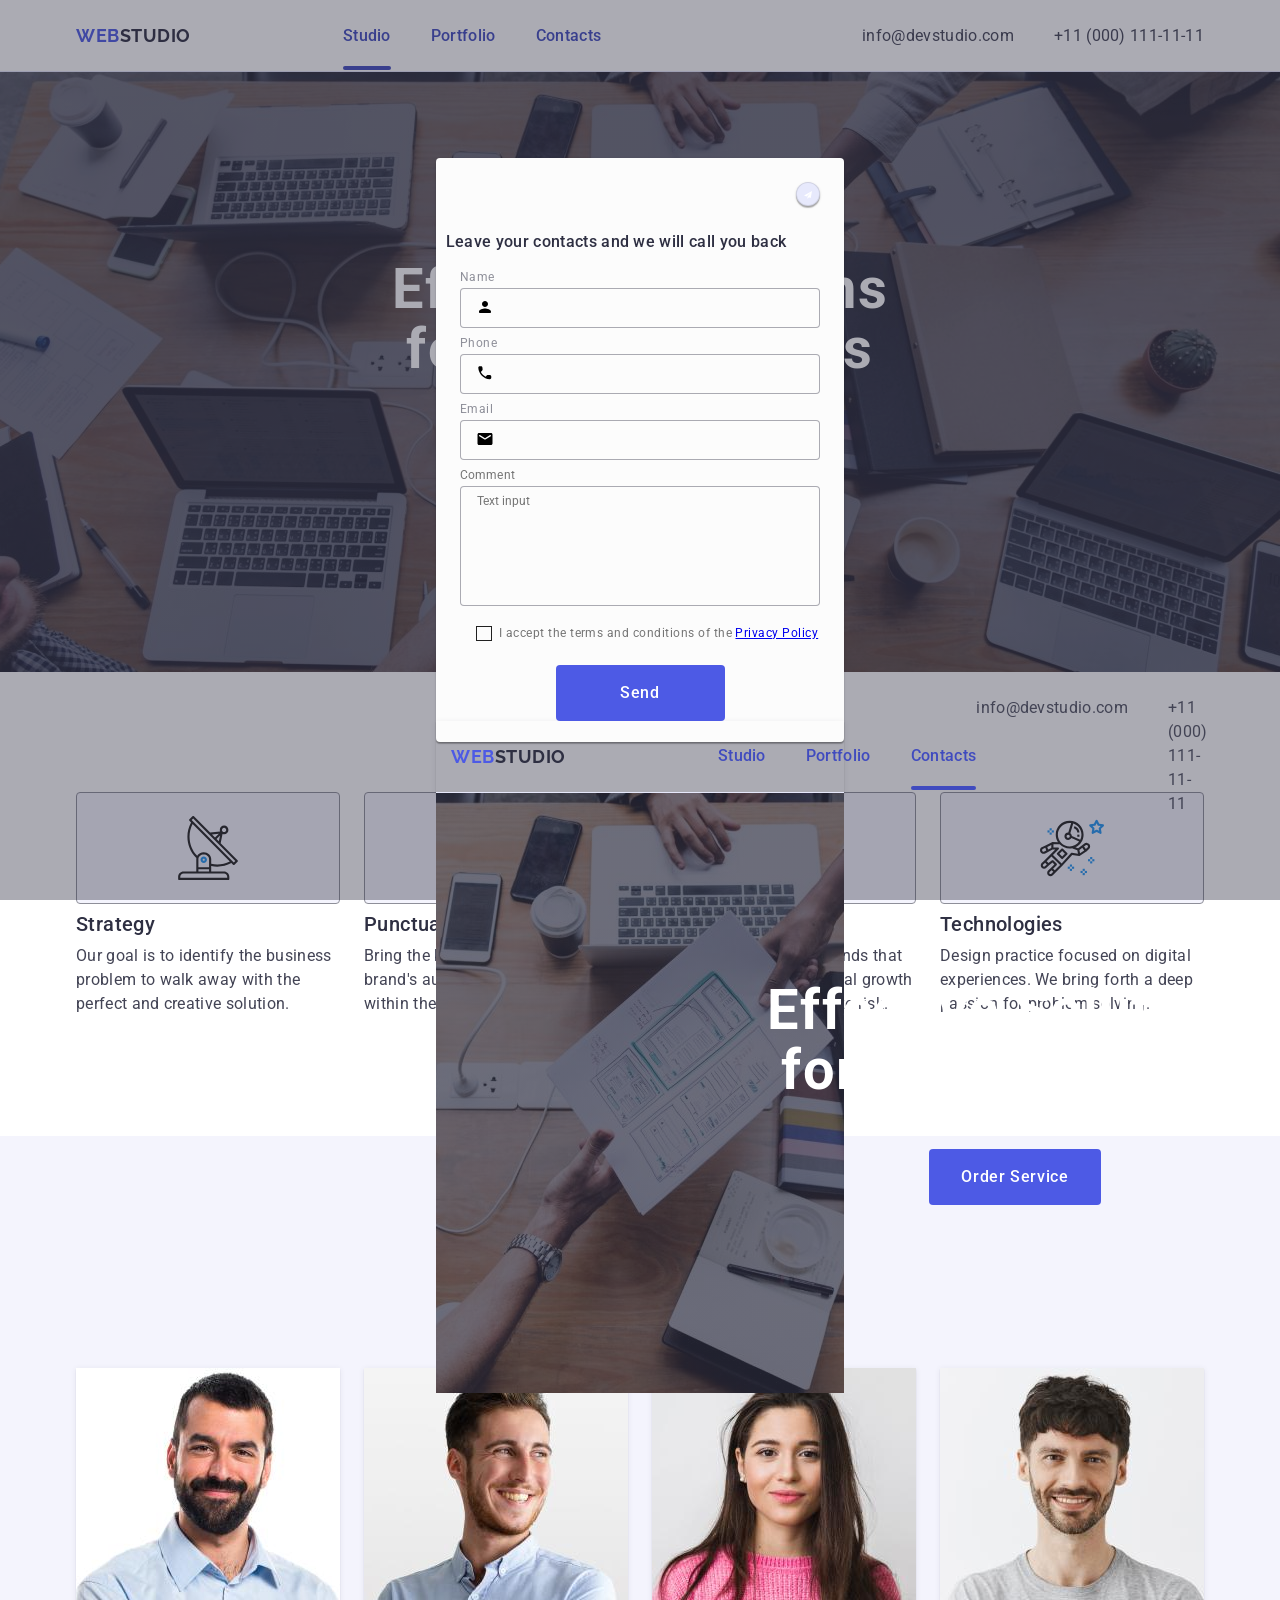
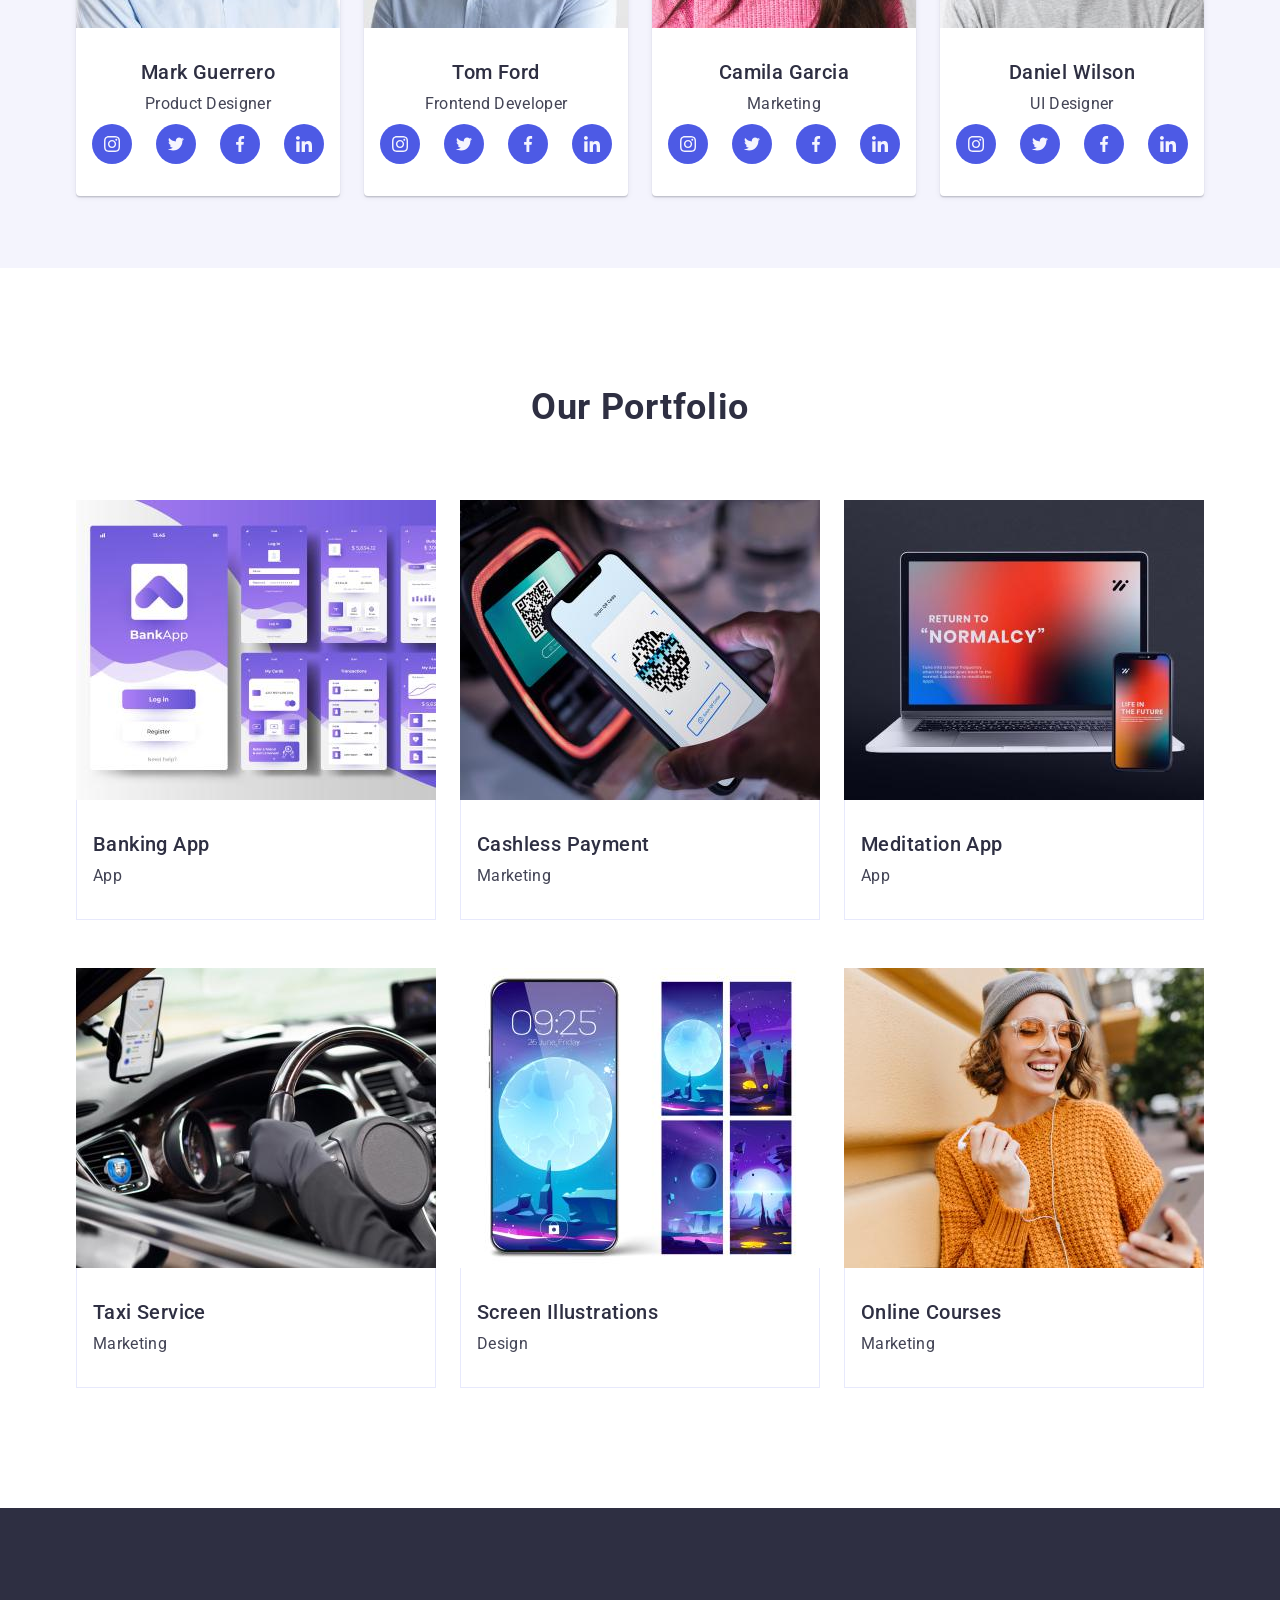
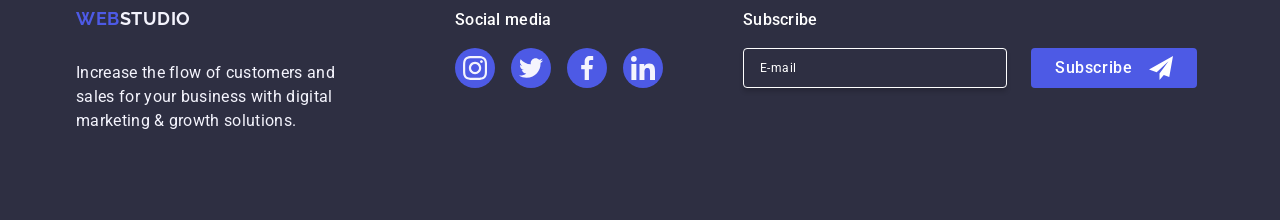
==== commit f0f81ea2: "Add files via upload" ====
--- a/index.html
+++ b/index.html
@@ -516,7 +516,6 @@
             </label>
             <button class="modal-btn btn-footer" type="submit">
               Subscribe
-              <!-- <span class="modal-btn-item">Subscribe</span> -->
               <svg class="footer-form-icon" width="24" height="24">
                 <use href="./images/icons.svg#icon-icon-send"></use>
               </svg>
@@ -528,64 +527,128 @@
 
     <!-- MODAL -->
 
-    <div class="">
-      <header class="header">
-        <div class="container">
-          <nav class="navigation">
-            <a href="./index.html" class="navigation-list-logo-item-left"
-              >Web<span class="navigation-list-logo-item-right">Studio</span></a
-            >
-            <ul class="navigation-list">
-              <li class="navigation-list-item">
-                <a class="navigation-list-link" href="./index.html">Studio</a>
-              </li>
-              <li class="navigation-list-item">
-                <a class="navigation-list-link" href="">Portfolio</a>
-              </li>
-              <li class="navigation-list-item">
-                <a
-                  class="navigation-list-link navigation-list-link-active"
-                  href="./backdrop.html"
-                  >Contacts</a
-                >
-              </li>
-            </ul>
-          </nav>
-          <address class="address">
-            <ul class="address-list-item">
-              <li class="address-list">
-                <a
-                  class="address-list-mailto-phone"
-                  href="mailto:info@devstudio.com"
-                  >info@devstudio.com</a
-                >
-              </li>
-              <li class="address-list">
-                <a
-                  class="address-list-mailto-phone"
-                  href="teladdress-list-mailto-phone:+110001111111"
-                  >+11 (000) 111-11-11</a
-                >
-              </li>
-            </ul>
-          </address>
+    <div class="backdrop">
+      <div class="modal">
+        <button type="button" class="close-btn">
+          <svg class="modal-icon-svg" width="8" height="8">
+            <use href="./images/icons.svg#icon-icon-send"></use>
+          </svg>
+        </button>
+        <p class="modal-form-item">
+          Leave your contacts and we will call you back
+        </p>
+        <form class="modal-form" action="#" method="post">
+          <label class="modal-form-name">
+            <span class="modal-name">Name</span>
+            <input
+              class="modal-form-name-text-item"
+              type="text"
+              name="username"
+            />
+            <svg class="modal-icon" width="18" height="18">
+              <use href="./images/icons.svg#icon-person"></use>
+            </svg>
+          </label>
+          <label class="modal-form-phone-number">
+            <span class="modal-phone-number">Phone</span>
+            <input
+              class="modal-form-phone-number-text"
+              type="tel"
+              name="phone_number"
+            />
+            <svg class="modal-icon" width="18" height="18">
+              <use href="./images/icons.svg#icon-phone"></use>
+            </svg>
+          </label>
+          <label class="modal-form-email">
+            <span class="modal-email">Email</span>
+            <input class="modal-form-email-text" type="email" name="email" />
+            <svg class="modal-icon" width="18" height="18">
+              <use href="./images/icons.svg#icon-email"></use>
+            </svg>
+          </label>
+          <label class="modal-form-textarea"
+            >Comment<textarea
+              class="modal-form-textarea-text"
+              name="feedback"
+              rows="5"
+              placeholder="Text input"
+            ></textarea>
+          </label>
+          <input
+            class="modal-form-policy visually-hidden"
+            id="user-policy"
+            type="checkbox"
+            name="policy"
+          />
+          <label class="modal-form-policy-text" for="user-policy"
+            >I accept the terms and conditions of the
+            <a class="modal-form-policy-link" href="#">Privacy Policy</a>
+            <a class="modal-form-policy-link" href="#"></a
+          ></label>
+
+          <button class="modal-btn btn-modal" type="submit">Send</button>
+        </form>
+
+        <header class="header">
+          <div class="container">
+            <nav class="navigation">
+              <a href="./index.html" class="navigation-list-logo-item-left"
+                >Web<span class="navigation-list-logo-item-right"
+                  >Studio</span
+                ></a
+              >
+              <ul class="navigation-list">
+                <li class="navigation-list-item">
+                  <a class="navigation-list-link" href="./index.html">Studio</a>
+                </li>
+                <li class="navigation-list-item">
+                  <a class="navigation-list-link" href="">Portfolio</a>
+                </li>
+                <li class="navigation-list-item">
+                  <a
+                    class="navigation-list-link navigation-list-link-active"
+                    href="./backdrop.html"
+                    >Contacts</a
+                  >
+                </li>
+              </ul>
+            </nav>
+            <address class="address">
+              <ul class="address-list-item">
+                <li class="address-list">
+                  <a
+                    class="address-list-mailto-phone"
+                    href="mailto:info@devstudio.com"
+                    >info@devstudio.com</a
+                  >
+                </li>
+                <li class="address-list">
+                  <a
+                    class="address-list-mailto-phone"
+                    href="teladdress-list-mailto-phone:+110001111111"
+                    >+11 (000) 111-11-11</a
+                  >
+                </li>
+              </ul>
+            </address>
+          </div>
+        </header>
+
+        <div class="modal-main">
+          <!--HERO-->
+          <section class="hero">
+            <div class="container">
+              <h1 class="hero-header">Effective Solutions for Your Business</h1>
+              <button class="modal-btn btn-hero" type="button">
+                Order Service
+              </button>
+            </div>
+          </section>
         </div>
-      </header>
-
-      <div class="modal-main">
-        <!--HERO-->
-        <section class="hero">
-          <div class="container">
-            <h1 class="hero-header">Effective Solutions for Your Business</h1>
-            <button class="modal-btn btn-hero" type="button">
-              Order Service
-            </button>
-          </div>
-        </section>
-      </div>
-
-      <div class="backdrop is-hidden">
-        <div class="modal">
+        <!-- 
+        <div class="backdrop is-hidden"> -->
+        <!-- <div class="modal">
           <button type="button" class="close-btn">X</button>
           <form class="modal-form" action="#" method="post">
             <p class="modal-form-item">
@@ -642,9 +705,10 @@
 
             <button class="modal-btn btn-modal" type="submit">Send</button>
           </form>
-        </div>
+        </div> -->
       </div>
     </div>
+    <!-- </div> -->
   </body>
 </html>
 <!-- do usunięcia -->
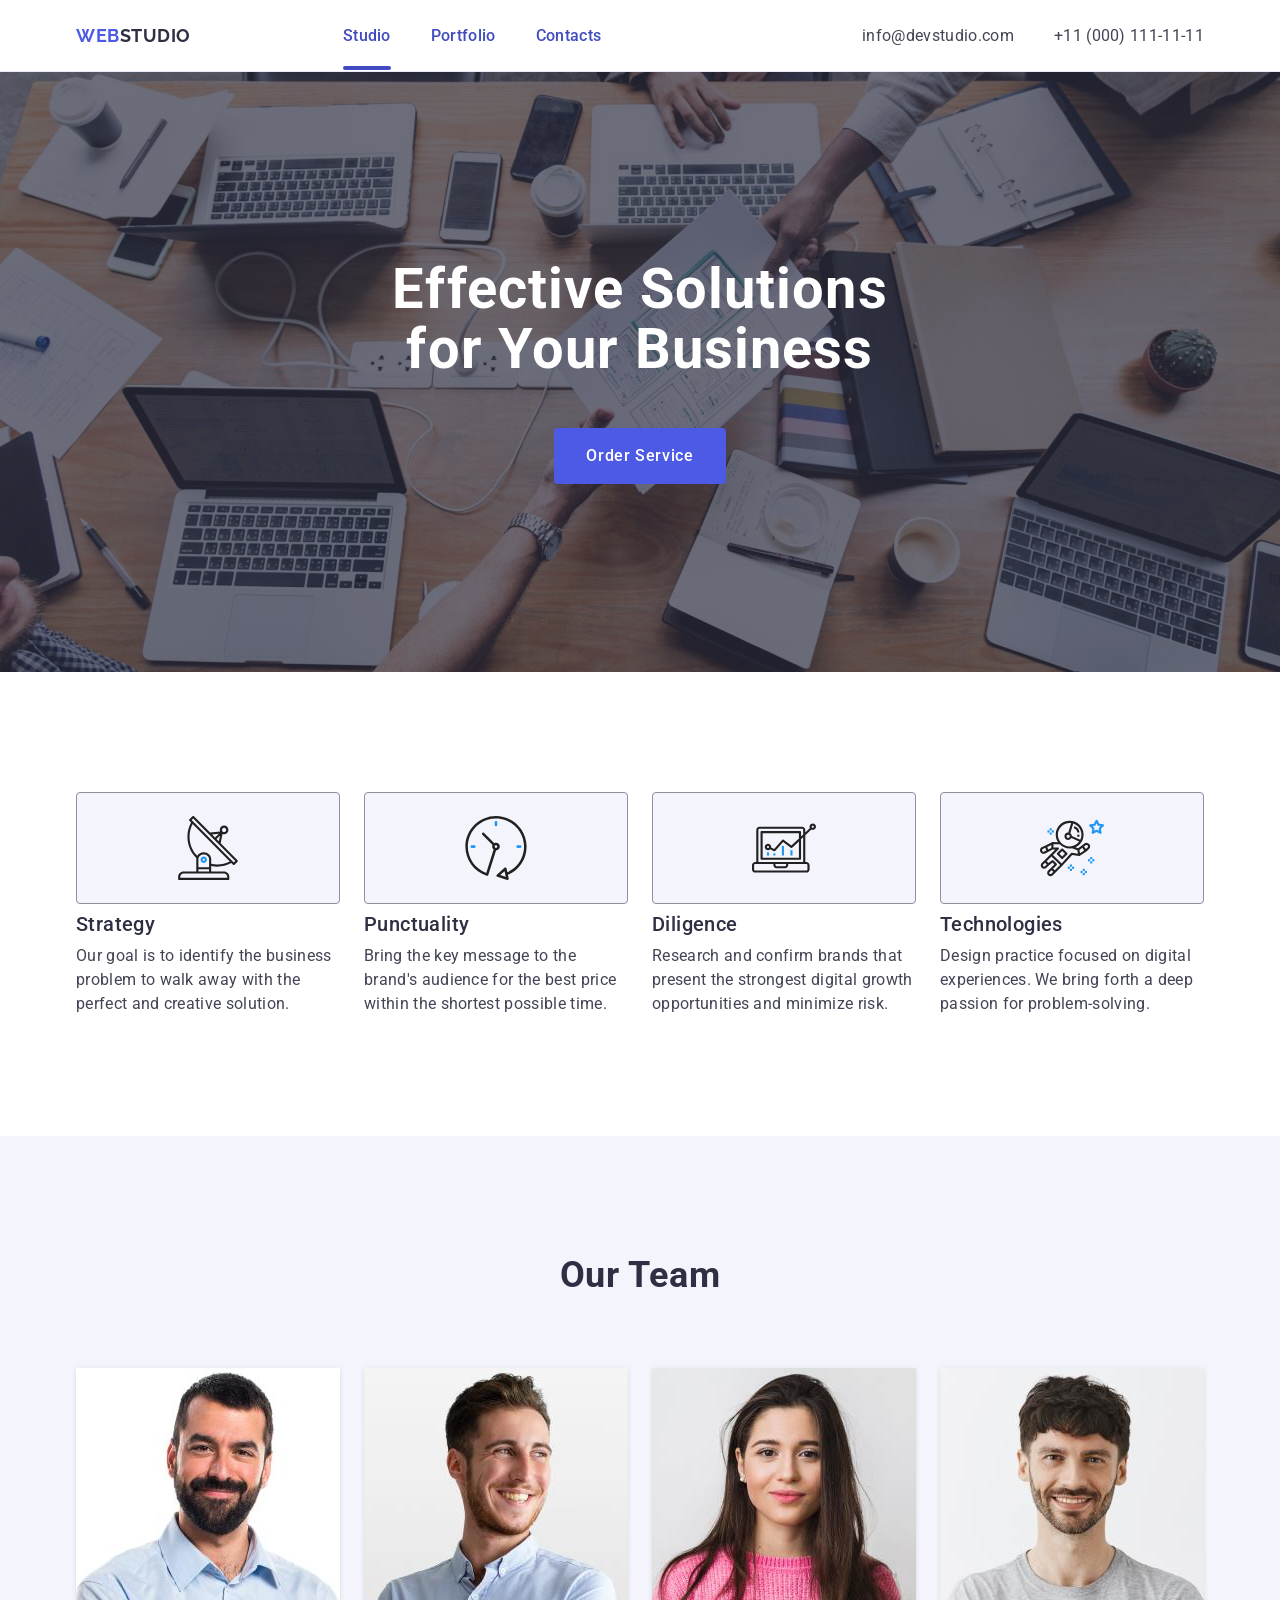
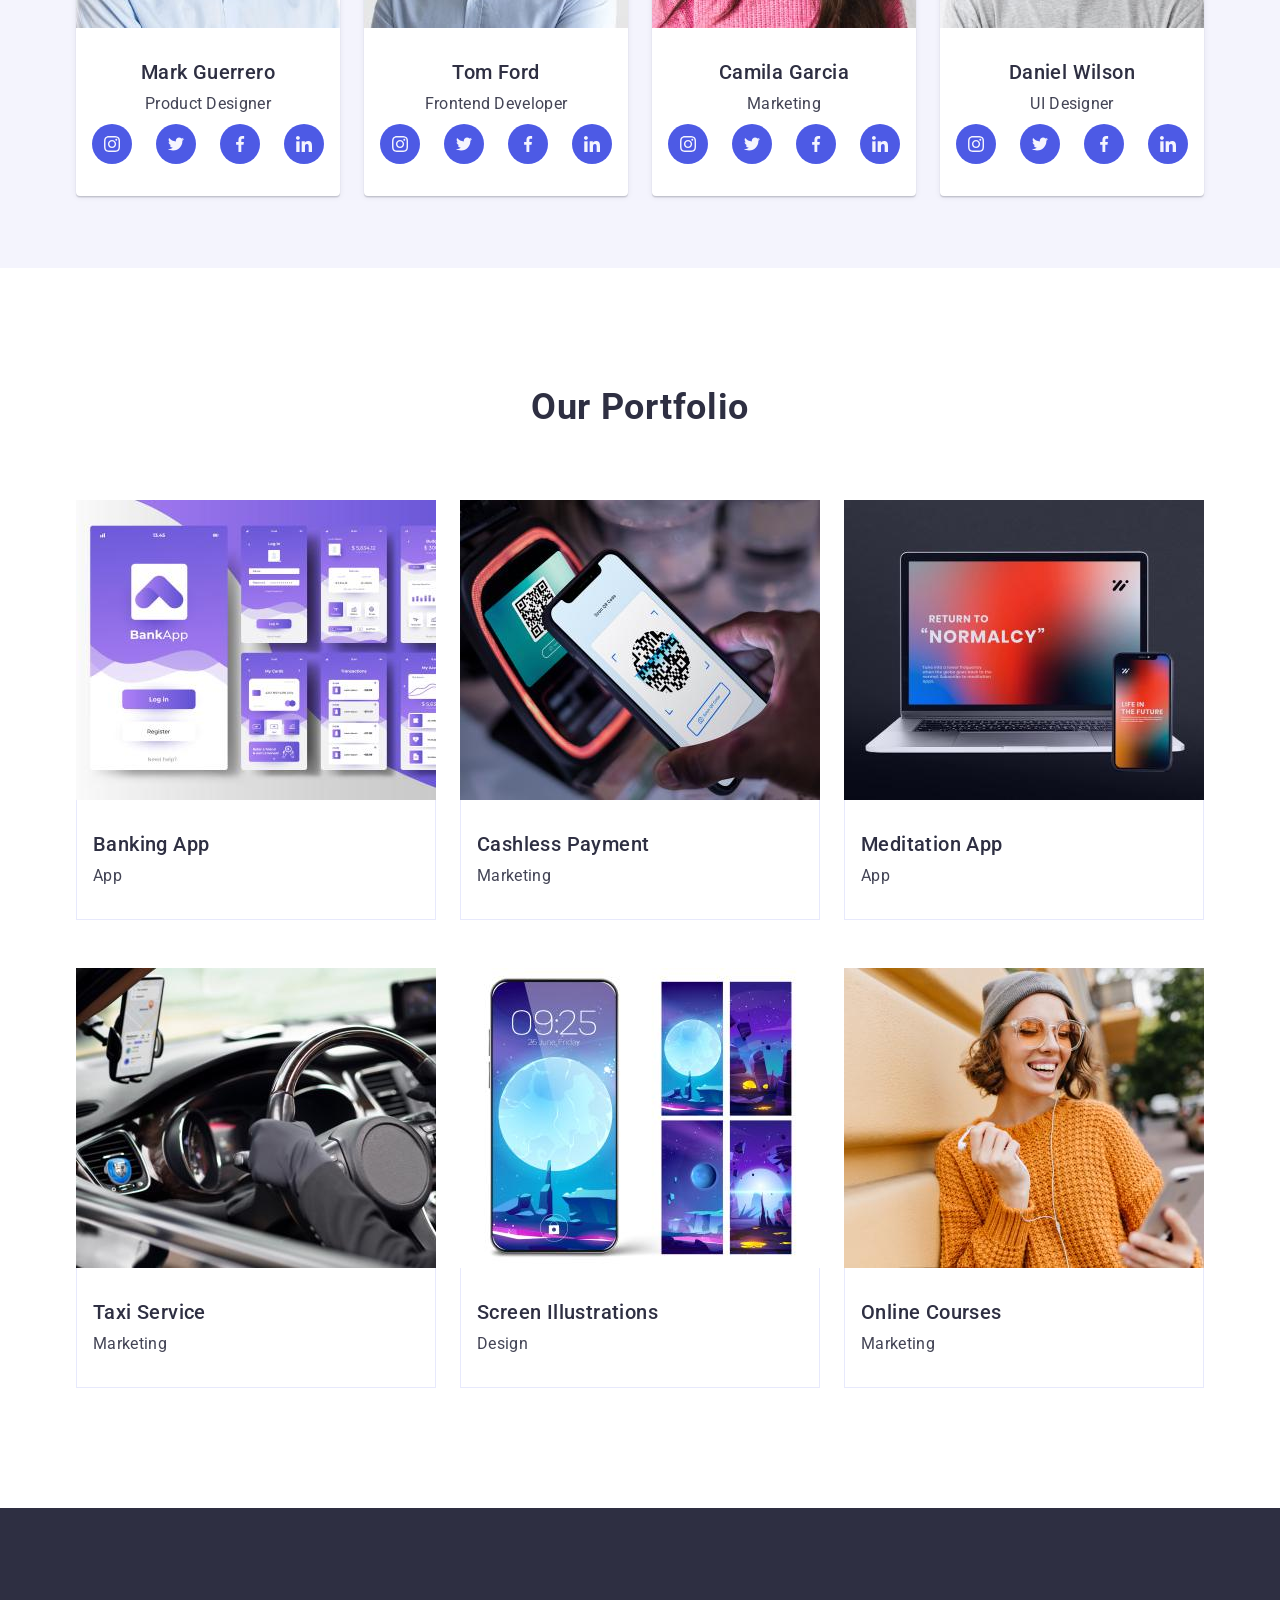
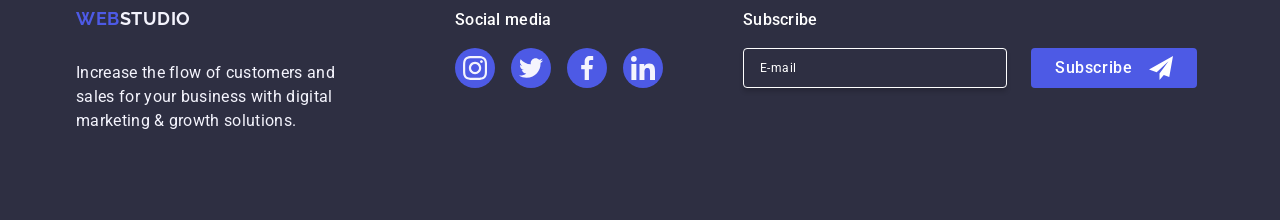
==== commit 7811fae8: "Add files via upload" ====
--- a/index.html
+++ b/index.html
@@ -37,9 +37,7 @@
               <a class="navigation-list-link" href="">Portfolio</a>
             </li>
             <li class="navigation-list-item">
-              <a class="navigation-list-link" href="./backdrop.html"
-                >Contacts</a
-              >
+              <a class="navigation-list-link" href="">Contacts</a>
             </li>
           </ul>
         </nav>
@@ -527,65 +525,96 @@
 
     <!-- MODAL -->
 
-    <div class="backdrop">
+    <div class="backdrop is-hidden">
       <div class="modal">
         <button type="button" class="close-btn">
+          X
           <svg class="modal-icon-svg" width="8" height="8">
             <use href="./images/icons.svg#icon-icon-send"></use>
           </svg>
         </button>
-        <p class="modal-form-item">
-          Leave your contacts and we will call you back
-        </p>
+        <p class="modal-item">Leave your contacts and we will call you back</p>
         <form class="modal-form" action="#" method="post">
-          <label class="modal-form-name">
-            <span class="modal-name">Name</span>
+          <div class="modal-form-item">
+            <label class="modal-form-name" for="user-name"
+              >Name
+              <div class="modal-name">
+                <!-- klasa użyta - uwaga <span class="modal-name">Name</span> -->
+                <input
+                  class="modal-form-name-text-item"
+                  id="user-name"
+                  type="text"
+                  name="user-name"
+                />
+                <svg class="modal-icon" width="18" height="24">
+                  <use href="./images/icons.svg#icon-person"></use>
+                </svg>
+              </div>
+            </label>
+          </div>
+          <div class="modal-form-item">
+            <label class="modal-form-phone-number" for="phone_number"
+              >Phone
+              <div class="modal-name">
+                <!-- <span class="modal-phone-number">Phone</span> -->
+                <input
+                  class="modal-form-phone-number-text"
+                  id="phone_number"
+                  type="tel"
+                  name="phone_number"
+                />
+                <svg class="modal-icon" width="18" height="24">
+                  <use href="./images/icons.svg#icon-phone"></use>
+                </svg>
+              </div>
+            </label>
+          </div>
+          <div class="modal-form-item">
+            <label class="modal-form-email" for="email"
+              >Email
+              <div class="modal-name">
+                <!-- <span class="modal-email">Email</span> -->
+                <input
+                  class="modal-form-email-text"
+                  id="email"
+                  type="email"
+                  name="email"
+                />
+                <svg class="modal-icon" width="18" height="24">
+                  <use href="./images/icons.svg#icon-email"></use>
+                </svg>
+              </div>
+            </label>
+          </div>
+          <div class="modal-form-item-textarea">
+            <label class="modal-form-textarea" for="user-comment"
+              >Comment<textarea
+                class="modal-form-textarea-text"
+                id="user-comment"
+                name="user-comment"
+                rows="5"
+                placeholder="Text input"
+              ></textarea>
+            </label>
+          </div>
+          <div class="modal-checkbox">
             <input
-              class="modal-form-name-text-item"
-              type="text"
-              name="username"
+              class="modal-form-policy visually-hidden"
+              id="user-privacy"
+              value="true"
+              type="checkbox"
+              name="user-privacy"
             />
-            <svg class="modal-icon" width="18" height="18">
-              <use href="./images/icons.svg#icon-person"></use>
-            </svg>
-          </label>
-          <label class="modal-form-phone-number">
-            <span class="modal-phone-number">Phone</span>
-            <input
-              class="modal-form-phone-number-text"
-              type="tel"
-              name="phone_number"
-            />
-            <svg class="modal-icon" width="18" height="18">
-              <use href="./images/icons.svg#icon-phone"></use>
-            </svg>
-          </label>
-          <label class="modal-form-email">
-            <span class="modal-email">Email</span>
-            <input class="modal-form-email-text" type="email" name="email" />
-            <svg class="modal-icon" width="18" height="18">
-              <use href="./images/icons.svg#icon-email"></use>
-            </svg>
-          </label>
-          <label class="modal-form-textarea"
-            >Comment<textarea
-              class="modal-form-textarea-text"
-              name="feedback"
-              rows="5"
-              placeholder="Text input"
-            ></textarea>
-          </label>
-          <input
-            class="modal-form-policy visually-hidden"
-            id="user-policy"
-            type="checkbox"
-            name="policy"
-          />
-          <label class="modal-form-policy-text" for="user-policy"
-            >I accept the terms and conditions of the
-            <a class="modal-form-policy-link" href="#">Privacy Policy</a>
-            <a class="modal-form-policy-link" href="#"></a
-          ></label>
+            <label class="modal-form-policy-text" for="user-privacy"
+              ><span class="modal-checkbox-text"
+                ><svg class="modal-checkbox-icon" width="10" height="8">
+                  <use href="./images/vector.svg#surface1"></use></svg></span
+              >I accept the terms and conditions of the
+              <a class="modal-form-policy-link" href="#">Privacy Policy</a>
+              <!-- <a class="modal-form-policy-link" href="#"></a
+              > -->
+            </label>
+          </div>
 
           <button class="modal-btn btn-modal" type="submit">Send</button>
         </form>
@@ -606,11 +635,7 @@
                   <a class="navigation-list-link" href="">Portfolio</a>
                 </li>
                 <li class="navigation-list-item">
-                  <a
-                    class="navigation-list-link navigation-list-link-active"
-                    href="./backdrop.html"
-                    >Contacts</a
-                  >
+                  <a class="navigation-list-link" href="">Contacts</a>
                 </li>
               </ul>
             </nav>
@@ -708,7 +733,6 @@
         </div> -->
       </div>
     </div>
-    <!-- </div> -->
   </body>
 </html>
 <!-- do usunięcia -->
--- a/css/styles.css
+++ b/css/styles.css
@@ -777,18 +777,6 @@
 
      /* =======BACKDROP===== */
 
-   
-
-    .backdrop.is-open 
-    {
-      display: block;
-    }
-    
-    .modal.is-open 
-    {
-      display: block;
-    }
-
    .backdrop 
     {
       position: fixed;
@@ -797,6 +785,7 @@
       width: 100%;
       height: 100%;
       background-color: rgba(46, 47, 66, 0.4);
+      transition: opacity 250ms cubic-bezier(0.4, 0, 0.2, 1), visibility 250ms cubic-bezier(0.4, 0, 0.2, 1);
     }  
 
    .is-hidden 
@@ -804,10 +793,20 @@
       opacity: 0;
       visibility: hidden;
       pointer-events: none;
-     }  
+     } 
+     
+    .backdrop.is-open 
+    {
+      display: block;
+    }
 
 
      /* =====ENDBACKDROP===== */
+
+    .modal.is-open 
+    {
+      display: block;
+    }
 
    .modal 
     {
@@ -816,11 +815,12 @@
       left: 50%;
       transform: translate(-50%, -50%);
         width: 408px;
-        height: 584px;
-        padding-top: 72px;
+        min-height: 584px;
+        padding: 72px 24px 24px 24px;
         border-radius: 4px;
         background-color: #FCFCFC;
         box-shadow: 0px 1px 1px 0px rgba(0, 0, 0, 0.14), 0px 1px 3px 0px rgba(0, 0, 0, 0.12), 0px 2px 1px 0px rgba(0, 0, 0, 0.2);
+        transition: transform 250ms cubic-bezier(0.4, 0, 0.2, 1);
     } 
 
    .close-btn 
@@ -830,11 +830,35 @@
       right: 24px;
       width: 24px;
       height: 24px;
-      box-shadow: 0px 1px 1px 0px rgba(0, 0, 0, 0.14), 0px 1px 3px 0px rgba(0, 0, 0, 0.12), 0px 2px 1px 0px rgba(0, 0, 0, 0.2);
-      background: rgba(231, 233, 252, 1);
+      /* box-shadow: 0px 1px 1px 0px rgba(0, 0, 0, 0.14), 0px 1px 3px 0px rgba(0, 0, 0, 0.12), 0px 2px 1px 0px rgba(0, 0, 0, 0.2); */
+      background-color: #e7e9fc;
       border: 1px solid rgba(0, 0, 0, 0.1);
       border-radius: 50%;
       cursor: pointer;
+      display: flex;
+      align-items: center;
+      justify-content: center;
+      padding: 0;
+      transition: background-color 250ms cubic-bezier(0.4, 0, 0.2, 1), border 250ms cubic-bezier(0.4, 0, 0.2, 1);
+      
+    }
+
+    .close-btn:hover,
+    .close-btn:focus 
+    {
+      background-color: #404bbf;
+      border: none
+    }
+
+    .modal-icon-svg 
+    {
+      transition: fill 250ms cubic-bezier(0.4, 0, 0.2, 1);
+    } 
+
+    .modal-icon-svg:hover,
+    .modal-icon-svg:focus 
+    {
+    fill: #ffffff;
     }
     
     .modal-form 
@@ -849,8 +873,8 @@
 
    .modal-form-item 
     {
-      width: 360px;
-      height: 24px;
+      /* width: 360px; */
+      /* height: 24px; */
       font-weight: 500;
       line-height: 1.5;
       text-align: center;
@@ -1115,4 +1139,9 @@
           width: 1440px;
           height: 676px;
           background-color: rgba(46, 47, 66, 0.4);
-        }  */+        }  */
+                /* .modal-header
+            {
+              position: fixed;
+              top: 0;
+            } */
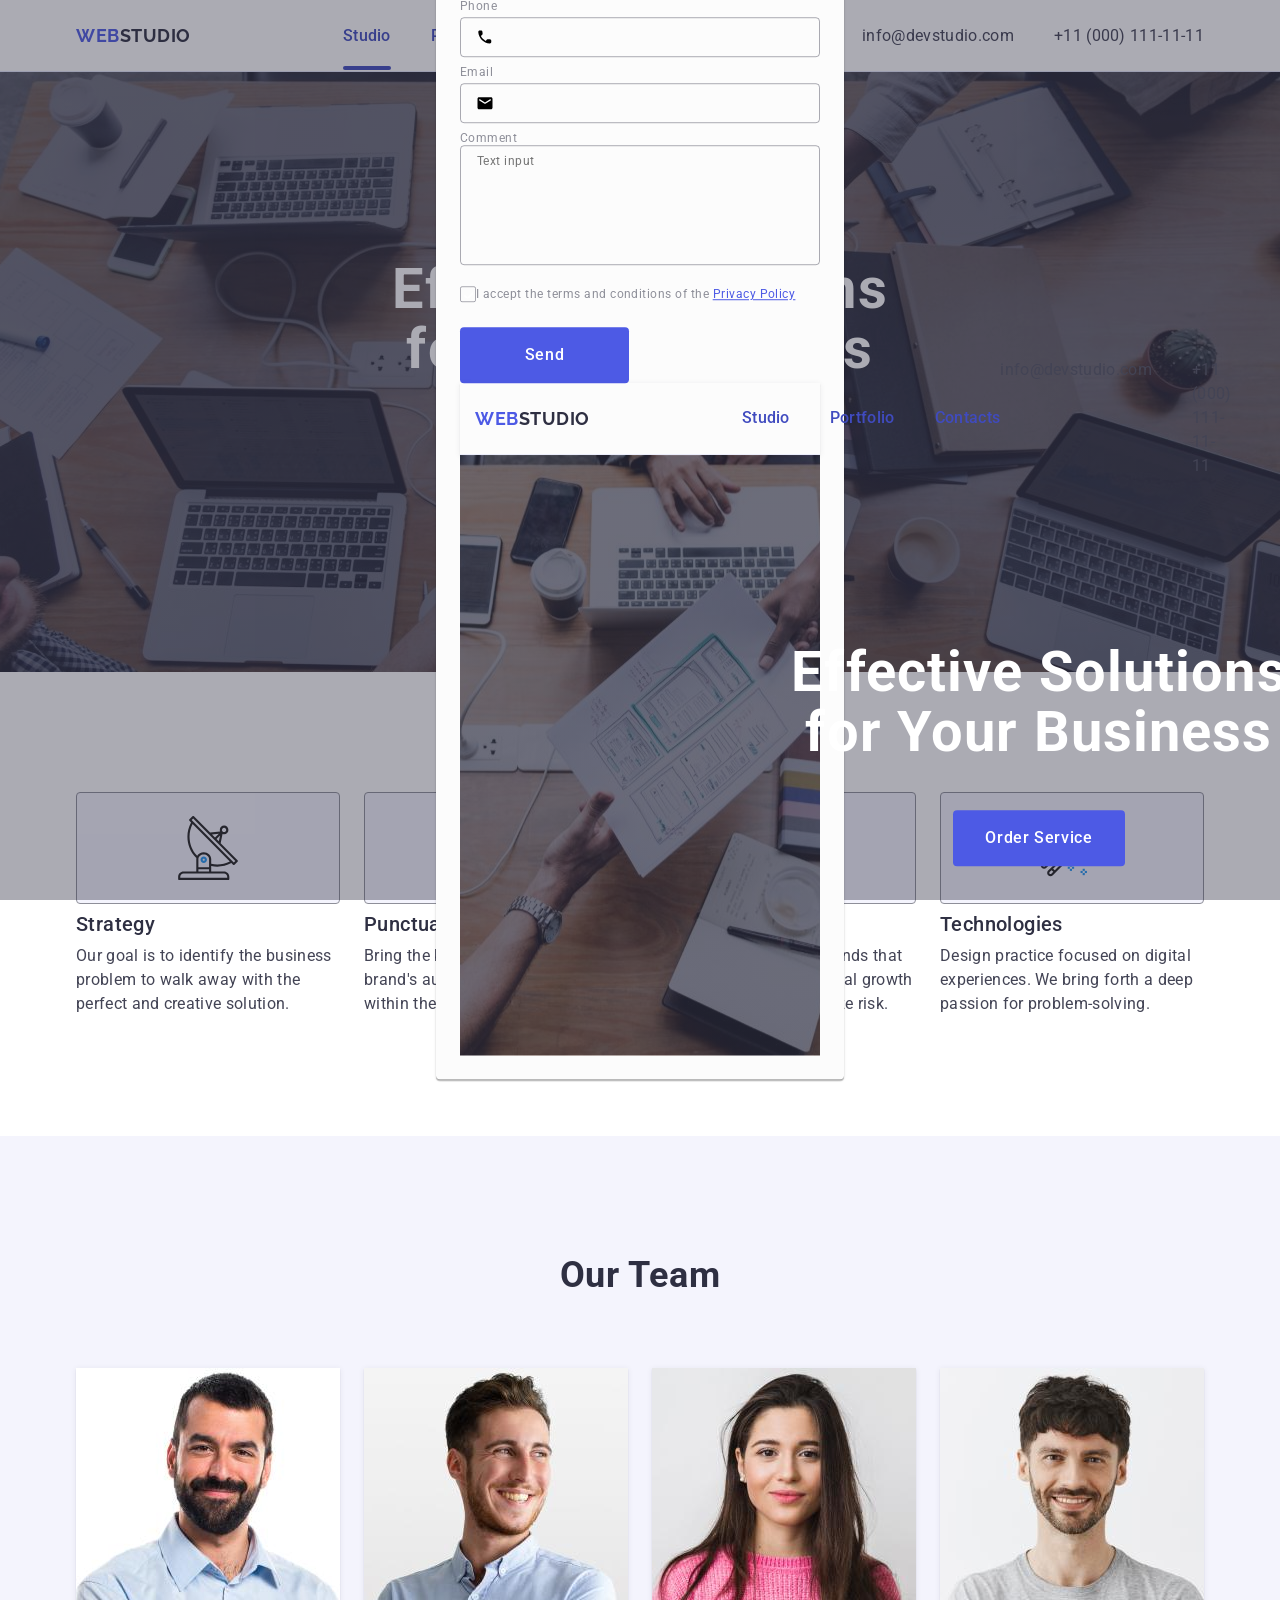
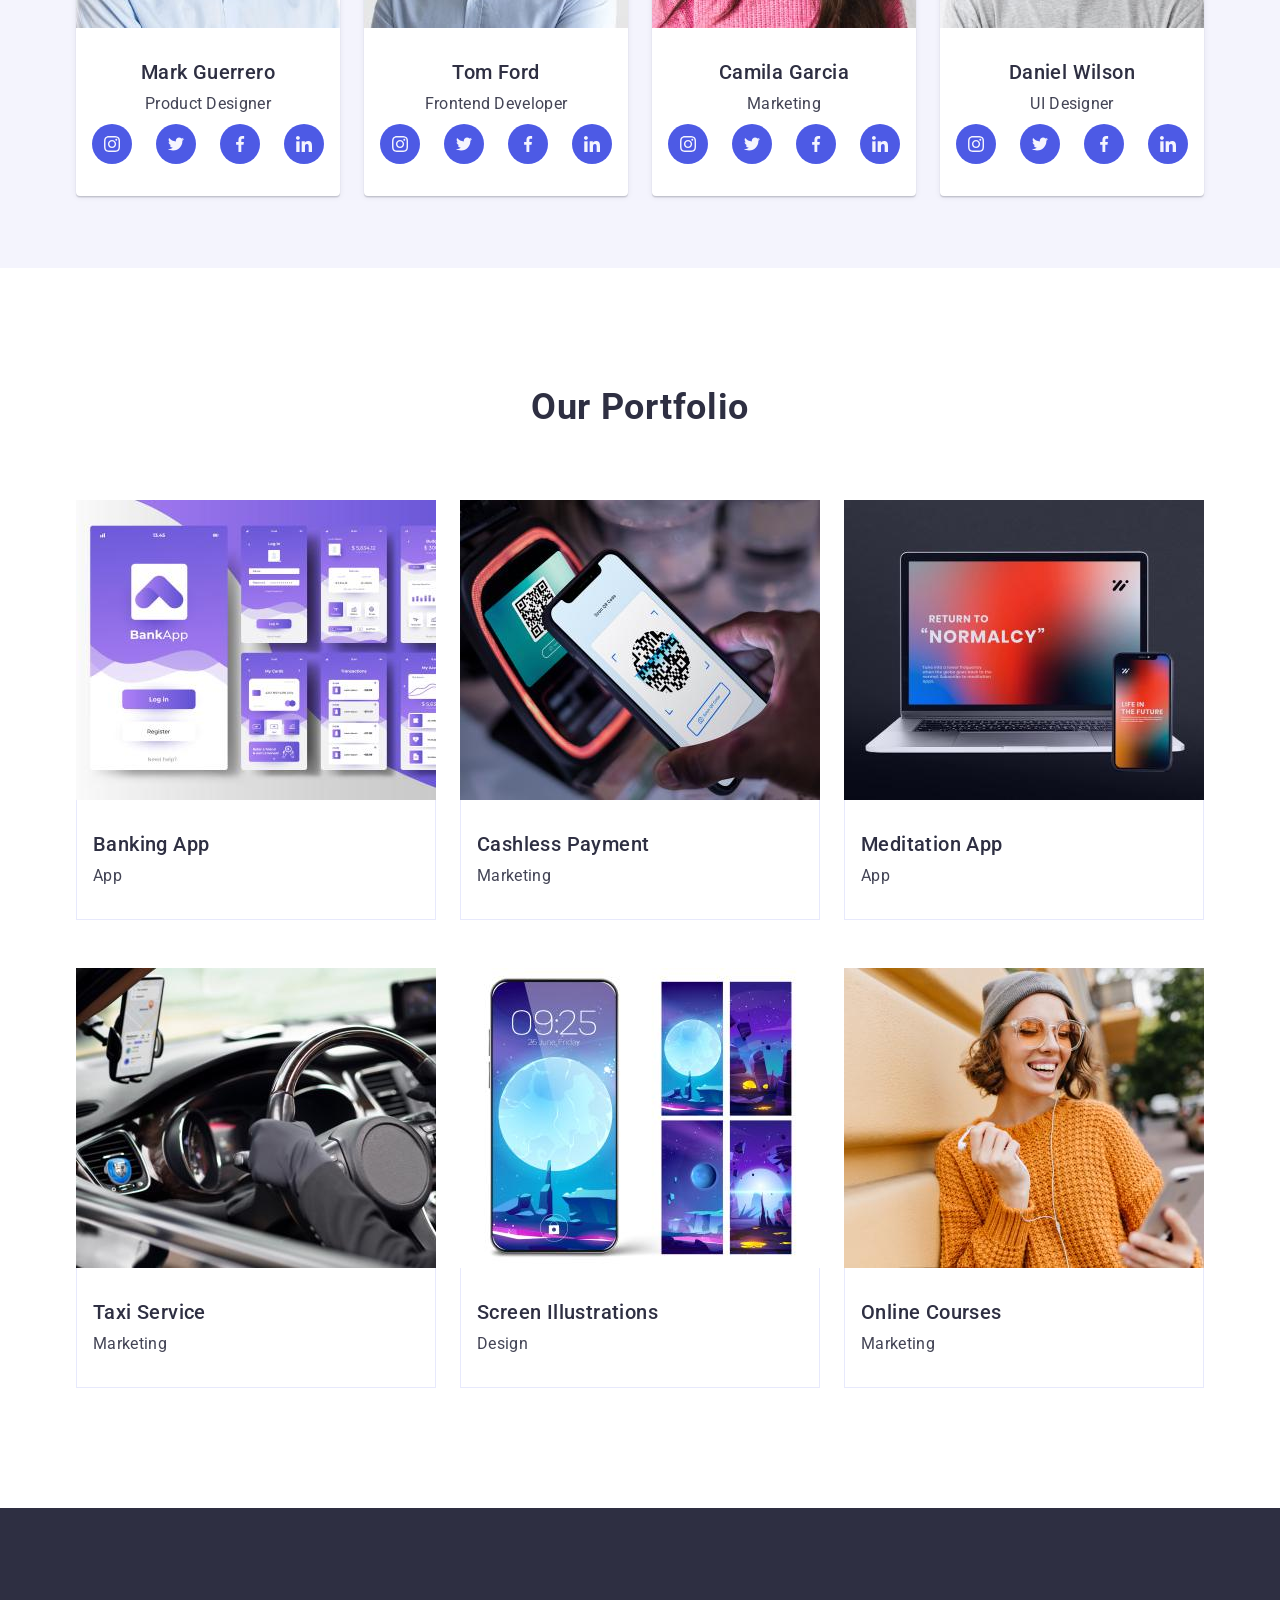
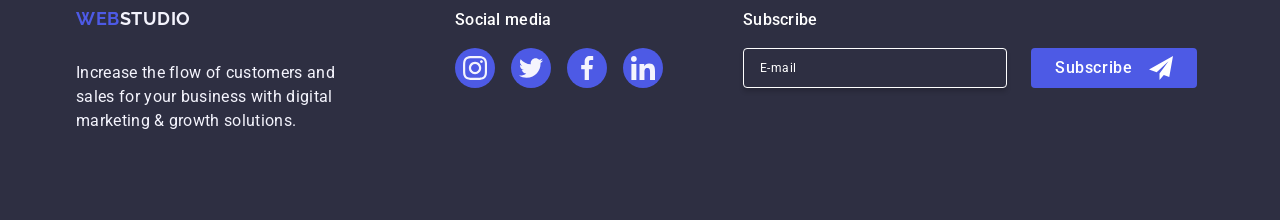
==== commit 7cec8cfc: "Add files via upload" ====
--- a/index.html
+++ b/index.html
@@ -525,66 +525,60 @@
 
     <!-- MODAL -->
 
-    <div class="backdrop is-hidden">
+    <div class="backdrop">
       <div class="modal">
         <button type="button" class="close-btn">
-          X
           <svg class="modal-icon-svg" width="8" height="8">
-            <use href="./images/icons.svg#icon-icon-send"></use>
+            <use href="./images/icons.svg#close"></use>
           </svg>
         </button>
         <p class="modal-item">Leave your contacts and we will call you back</p>
         <form class="modal-form" action="#" method="post">
           <div class="modal-form-item">
-            <label class="modal-form-name" for="user-name"
-              >Name
-              <div class="modal-name">
-                <!-- klasa użyta - uwaga <span class="modal-name">Name</span> -->
-                <input
-                  class="modal-form-name-text-item"
-                  id="user-name"
-                  type="text"
-                  name="user-name"
-                />
-                <svg class="modal-icon" width="18" height="24">
-                  <use href="./images/icons.svg#icon-person"></use>
-                </svg>
-              </div>
-            </label>
+            <label class="modal-form-name" for="user-name">Name</label>
+            <div class="modal-name">
+              <input
+                class="modal-form-name-text-item"
+                id="user-name"
+                type="text"
+                name="user-name"
+              />
+              <svg class="modal-icon" width="18" height="24">
+                <use href="./images/icons.svg#icon-person"></use>
+              </svg>
+            </div>
           </div>
           <div class="modal-form-item">
             <label class="modal-form-phone-number" for="phone_number"
-              >Phone
-              <div class="modal-name">
-                <!-- <span class="modal-phone-number">Phone</span> -->
-                <input
-                  class="modal-form-phone-number-text"
-                  id="phone_number"
-                  type="tel"
-                  name="phone_number"
-                />
-                <svg class="modal-icon" width="18" height="24">
-                  <use href="./images/icons.svg#icon-phone"></use>
-                </svg>
-              </div>
-            </label>
+              >Phone</label
+            >
+            <div class="modal-name">
+              <!-- <span class="modal-phone-number">Phone</span> -->
+              <input
+                class="modal-form-phone-number-text"
+                id="phone_number"
+                type="tel"
+                name="phone_number"
+              />
+              <svg class="modal-icon" width="18" height="24">
+                <use href="./images/icons.svg#icon-phone"></use>
+              </svg>
+            </div>
           </div>
           <div class="modal-form-item">
-            <label class="modal-form-email" for="email"
-              >Email
-              <div class="modal-name">
-                <!-- <span class="modal-email">Email</span> -->
-                <input
-                  class="modal-form-email-text"
-                  id="email"
-                  type="email"
-                  name="email"
-                />
-                <svg class="modal-icon" width="18" height="24">
-                  <use href="./images/icons.svg#icon-email"></use>
-                </svg>
-              </div>
-            </label>
+            <label class="modal-form-email" for="email">Email</label>
+            <div class="modal-name">
+              <!-- <span class="modal-email">Email</span> -->
+              <input
+                class="modal-form-email-text"
+                id="email"
+                type="email"
+                name="email"
+              />
+              <svg class="modal-icon" width="18" height="24">
+                <use href="./images/icons.svg#icon-email"></use>
+              </svg>
+            </div>
           </div>
           <div class="modal-form-item-textarea">
             <label class="modal-form-textarea" for="user-comment"
--- a/css/styles.css
+++ b/css/styles.css
@@ -101,7 +101,8 @@
 
         .btn-modal 
         {
-          width: 169px;
+          display: block;
+          min-width: 169px;
           height: 56px;
           padding: 16px 32px 16px 32px;
           border-radius: 4px;
@@ -788,25 +789,25 @@
       transition: opacity 250ms cubic-bezier(0.4, 0, 0.2, 1), visibility 250ms cubic-bezier(0.4, 0, 0.2, 1);
     }  
 
-   .is-hidden 
+    .is-hidden 
     {
       opacity: 0;
       visibility: hidden;
       pointer-events: none;
-     } 
+    }  
      
-    .backdrop.is-open 
+    /* .backdrop.is-open 
     {
       display: block;
-    }
+    } */
 
 
      /* =====ENDBACKDROP===== */
 
-    .modal.is-open 
+    /* .modal.is-open 
     {
       display: block;
-    }
+    } */
 
    .modal 
     {
@@ -855,23 +856,13 @@
       transition: fill 250ms cubic-bezier(0.4, 0, 0.2, 1);
     } 
 
-    .modal-icon-svg:hover,
-    .modal-icon-svg:focus 
+    .close-btn .modal-icon-svg:hover,
+    .close-btn .modal-icon-svg:focus 
     {
     fill: #ffffff;
     }
-    
-    .modal-form 
-    {
-      display: flex;
-      align-items: center;
-      justify-content: center;
-      width: 360px;
-      width: 100%;
-      flex-direction: column;
-    } 
-
-   .modal-form-item 
+
+    .modal-item
     {
       /* width: 360px; */
       /* height: 24px; */
@@ -881,55 +872,100 @@
       letter-spacing: 0.02em;
       color: #2E2F42;
       margin-bottom: 16px;
-   } 
-
-   .modal-form-name  
-    {
-      height: 58px;
-      display: flex;
-      flex-direction: column;
-      justify-content: center;
-      margin-bottom: 8px;
+    }
+    
+     .modal-form 
+    {
+      /* display: flex; */
+      /* align-items: center; */
+      /* justify-content: center; */
+      /* width: 360px; */
+      /* width: 100%; */
+      /* flex-direction: column;/ */
+    }  
+
+    .modal-form-item
+    {
+     margin-bottom: 8px; 
+    }
+
+    .modal-form-name,
+    .modal-form-phone-number,
+    .modal-form-email,
+    .modal-form-textarea
+    {
+      font-size: 12px;
+      line-height: 1.17;
+      letter-spacing: 0.04em;
+      color: #8e8f99;
+      display: block;
+      margin-bottom: 4px;
+
+      /* height: 58px; */
+      /* display: flex; */
+      /* flex-direction: column; */
+      /* justify-content: center; */
+      /* margin-bottom: 8px; */
     } 
 
-   .modal-name 
+    .modal-name 
+    {
+      position: relative; 
+    }
+
+   /* klasa użyta - uwaga .modal-name 
     {
       font-size: 12px;
       line-height: 1.166;
       letter-spacing: 0.04em;
       color: #8E8F99;
       margin-bottom: 4px;
-   } 
-
+   }  */
+
+    .modal-form-name-text-item,
+    .modal-form-phone-number-text,
+    .modal-form-email-text
+    {
+      width: 100%; 
+      height: 40px;
+      border: 1px solid rgba(46, 47, 66, 0.4);
+      border-radius: 4px;
+      background-color: transparent;
+      padding-left: 38px;
+      outline: transparent;
+      transition: border-color 250ms cubic-bezier(0.4, 0, 0.2, 1);
+    }
   
    .modal-icon 
     {
       position: absolute;
-      margin-left: 16px;
-      margin-top: 16px;
+      left: 16px;
+      top: 50%;
+      transform: translateY(-50%);
+      transition: fill 250ms cubic-bezier(0.4, 0, 0.2, 1);
     } 
 
-   .modal-form-phone-number    
+   /* .modal-form-phone-number    
     {
       display: flex;
       flex-direction: column;
       justify-content: center;
       height: 58px;  
       margin-bottom: 8px;  
-    }  
-
-    .modal-phone-number 
+    }   */
+
+    /* .modal-phone-number 
     {
       font-size: 12px;
       line-height: 1.166;
       letter-spacing: 0.04em;
       color: #8E8F99;
       margin-bottom: 4px;
-    }
+    } */
     
-    .modal-form-name-text-item,
-    .modal-form-phone-number-text,
-    .modal-form-email-text 
+    /* .modal-form-name-text-item, */
+    /* .modal-form-phone-number-text, */
+    /* .modal-form-email-text 
     {
       position: relative;
       width: 360px;
@@ -942,24 +978,24 @@
       padding-left: 38px;
       padding-top: 10px;
       padding-bottom: 10px;
-    }
-
-    .modal-form-email {
+    } */
+
+    /* .modal-form-email {
       display: flex;
       flex-direction: column;
       justify-content: center;
       height: 58px;
       margin-bottom: 8px;
-    }
-
-    .modal-email 
+    } */
+
+    /* .modal-email 
     {
       font-size: 12px;
       line-height: 1.166;
       letter-spacing: 0.04em;
       color: #8E8F99;
       margin-bottom: 4px;
-    }
+    } */
 
     .modal-form-name-text-item:focus,
     .modal-form-phone-number-text:focus,
@@ -970,9 +1006,10 @@
     .modal-form-email-text:hover,
     .modal-form-textarea-text:hover
     {
-      fill: #4D5AE5;
-      border: 1px solid #4D5AE5;
-      transition: border 250ms cubic-bezier(0.4, 0, 0.2, 1);
+      /* fill: #4D5AE5; */
+      /* border: 1px solid #4D5AE5; */
+      /* transition: border 250ms cubic-bezier(0.4, 0, 0.2, 1); */
+      border-color: #4D5AE5;
     }
 
     
@@ -984,7 +1021,7 @@
       transition: fill 250ms cubic-bezier(0.4, 0, 0.2, 1);
     }
 
-    .modal-form-textarea 
+    /* .modal-form-textarea 
     { 
       display: flex;
       flex-direction: column;
@@ -992,43 +1029,60 @@
       line-height: 1.166;
       letter-spacing: 0.01em;
       color: #757575;
+    } */
+
+    .modal-form-item-textarea 
+    {
+      margin-bottom: 16px;
     }
 
     .modal-form-textarea-text 
     {
-      width: 360px;
+      width: 100%;
       height: 120px;
-      margin-top: 4px;
-      border: 1px solid #2E2F4266;
-      background-color: #FCFCFC;
-      box-sizing: border-box;
+      font-size: 12px;
+      line-height: 1.17;
+      letter-spacing: 0.04em;
+      color: rgba(46, 47, 66, 0.4);
+      /* margin-top: 4px; */
+      border: 1px solid rgba(46, 47, 66, 0.4);
+      background-color: transparent;
+      /* box-sizing: border-box; */
       border-radius: 4px;
-      outline: none;
-      padding-left: 16px;
-      padding-top: 8px;
+      outline: transparent;
+      padding: 8px 16px;
+      resize: none;
+      border-color: 250ms cubic-bezier(0.4, 0, 0.2, 1);
+      /* padding-left: 16px; */
+      /* padding-top: 8px; */
     
     }
 
-    .modal-form-textarea::placeholder
+    /* .modal-form-textarea::placeholder
     {
       font-size: 12px;
       line-height: 1.166;
       letter-spacing: 0.04em;
       color: rgba(46, 47, 66, 0.4);
-    } 
-
-    input,
+    }  */
+
+     /* input,
     textarea 
     {
       padding-left: 16px;
-      /* padding-top: 12px;  */
-    }
-
-    textarea 
+      padding-top: 12px; 
+    }  */
+
+    /* textarea 
     {
       resize: none;
-    }
-
+    } */
+
+    .modal-checkbox 
+    {
+      margin-bottom: 24px;
+    }
+/* 
     .modal-form-policy-text 
     {
       font-size: 14px;
@@ -1037,26 +1091,55 @@
       color: #757575;
       margin-top: 20px;
       margin-left: 14px;
-         }
+         } */
 
     .modal-form-policy-text 
+    {
+      font-size: 12px;
+      line-height: 1.17;
+      letter-spacing: 0.04em;
+      color: #8e8f99;
+      /* margin-top: 20px; */
+      /* margin-left: 14px; */
+    }
+
+    .modal-checkbox-text 
+    {
+      width: 16px;
+      height: 16px;
+      border: 1px solid rgba(46, 47, 66, 0.4);
+      border-radius: 2px;
+      transition: background-color 250ms cubic-bezier(0.4, 0, 0.2, 1), border 250ms cubic-bezier(0.4, 0, 0.2, 1), fill 250ms cubic-bezier(0.4, 0, 0.2, 1);
+      display: inline-flex;
+      align-items: center;
+      justify-content: center;
+      fill: transparent;
+    }
+    
+    .modal-form-policy-link 
     {
       font-size: 12px;
       line-height: 1.166;
       letter-spacing: 0.04em;
-      color: #757575;
-      margin-top: 20px;
-      margin-left: 14px;
-    }
+      color:#4d5ae5; 
+    }
+
     
-    .modal-form-policy-link 
-    {
-      font-size: 12px;
-      line-height: 1.166;
-      letter-spacing: 0.04em;
-    }
-
-    .modal-form-policy-text::before 
+    /* .modal-form-policy:hover,
+    .modal-checkbox-text:hover 
+    {
+      background-color: #404bbf;
+    }  */
+
+    .modal-form-policy:checked+.modal-checkbox-text
+    {
+      background-color: #404bbf;
+      border: none;
+      fill: #F4F4FD;
+    }
+    
+
+    /* .modal-form-policy-text::before 
     {
      display: inline-block;
      content: "";
@@ -1066,9 +1149,9 @@
      margin-right: 7px;
      vertical-align: text-top;
      transition: background-color 250ms cubic-bezier(0.4, 0, 0.2, 1);
-    }
-
-    .modal-form-policy:checked+.modal-form-policy-text::before 
+    } */
+
+   /* .modal-form-policy:checked+.modal-form-policy-text::before   
     {
       background-color: #4D5AE5;
       border-radius: 2px;
@@ -1076,8 +1159,11 @@
       background-image: url(../images/vector.svg);
       background-repeat: no-repeat;
       background-position: 50% 50%;
-    }
-
+    }   */
+    /* .modal-form-policy:checked+.modal-form-policy-text
+    {
+      background-color: #404bbf;
+    } */
 
 
     
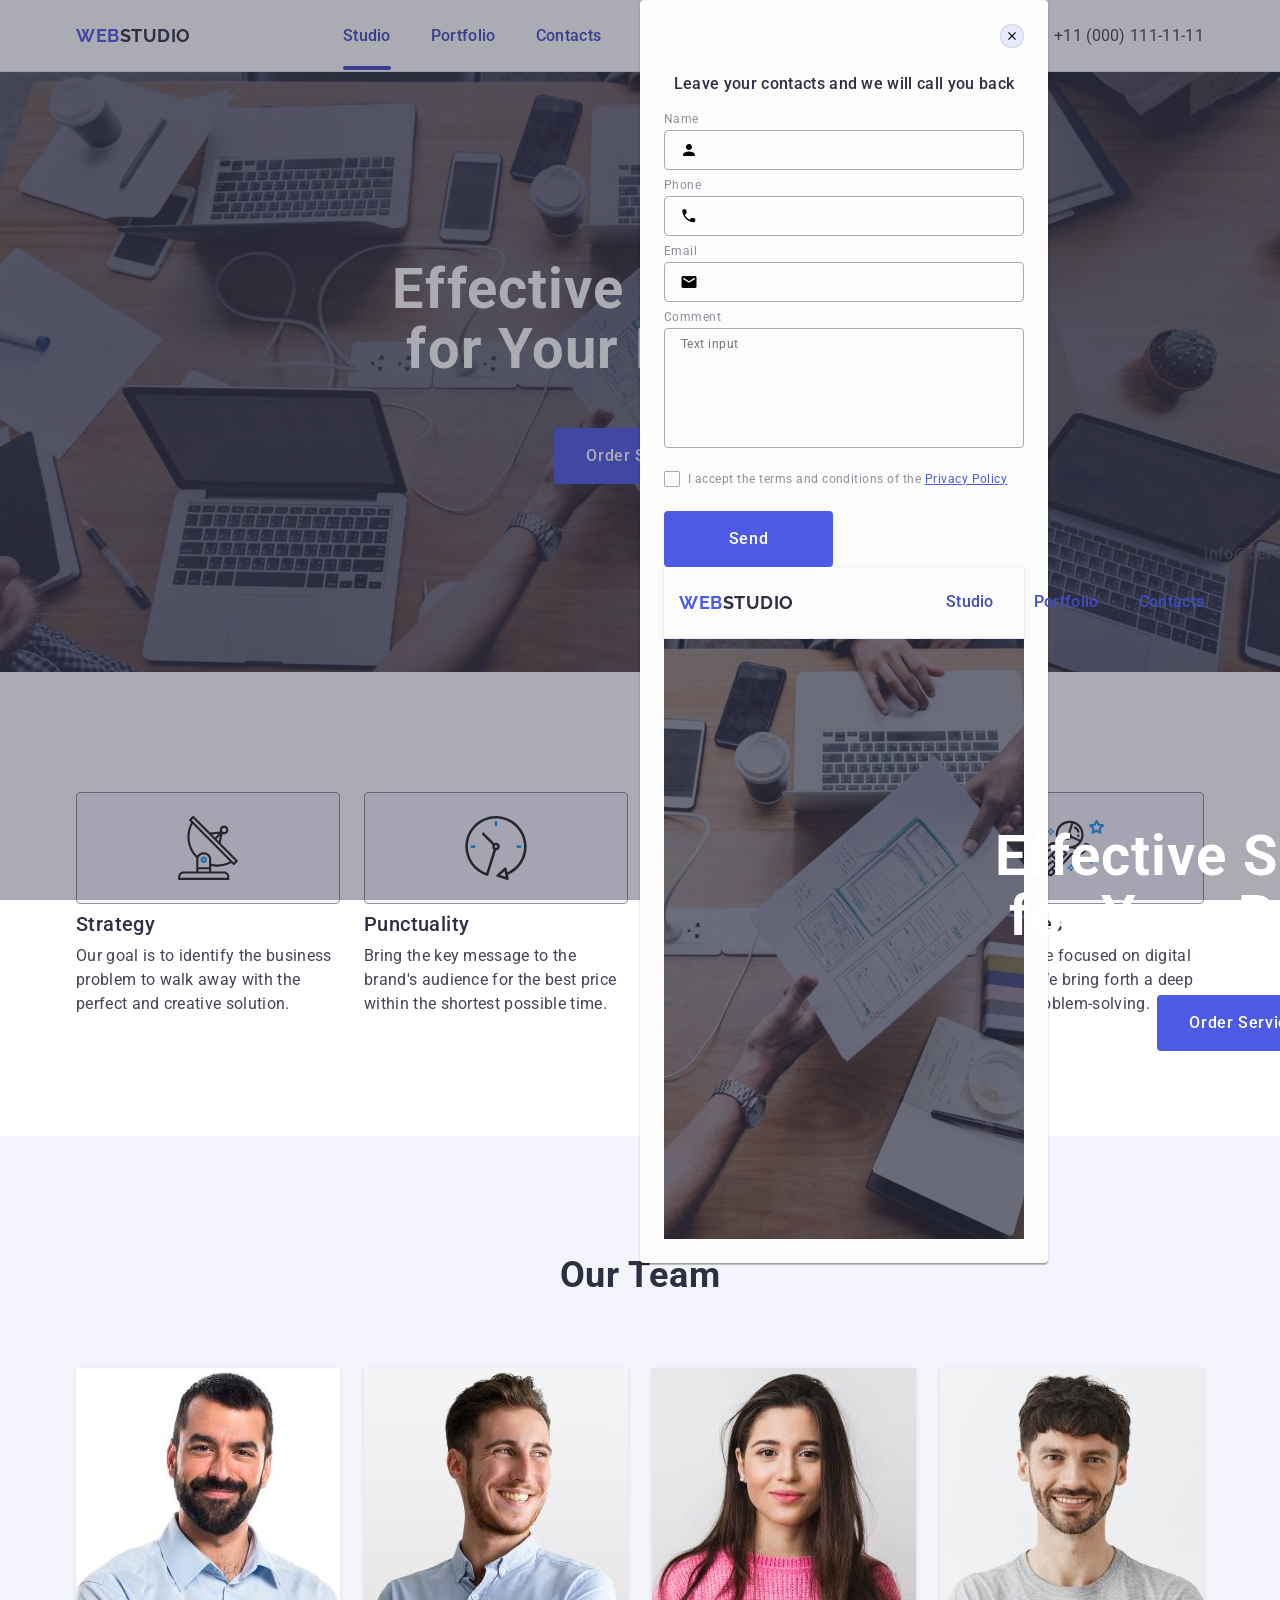
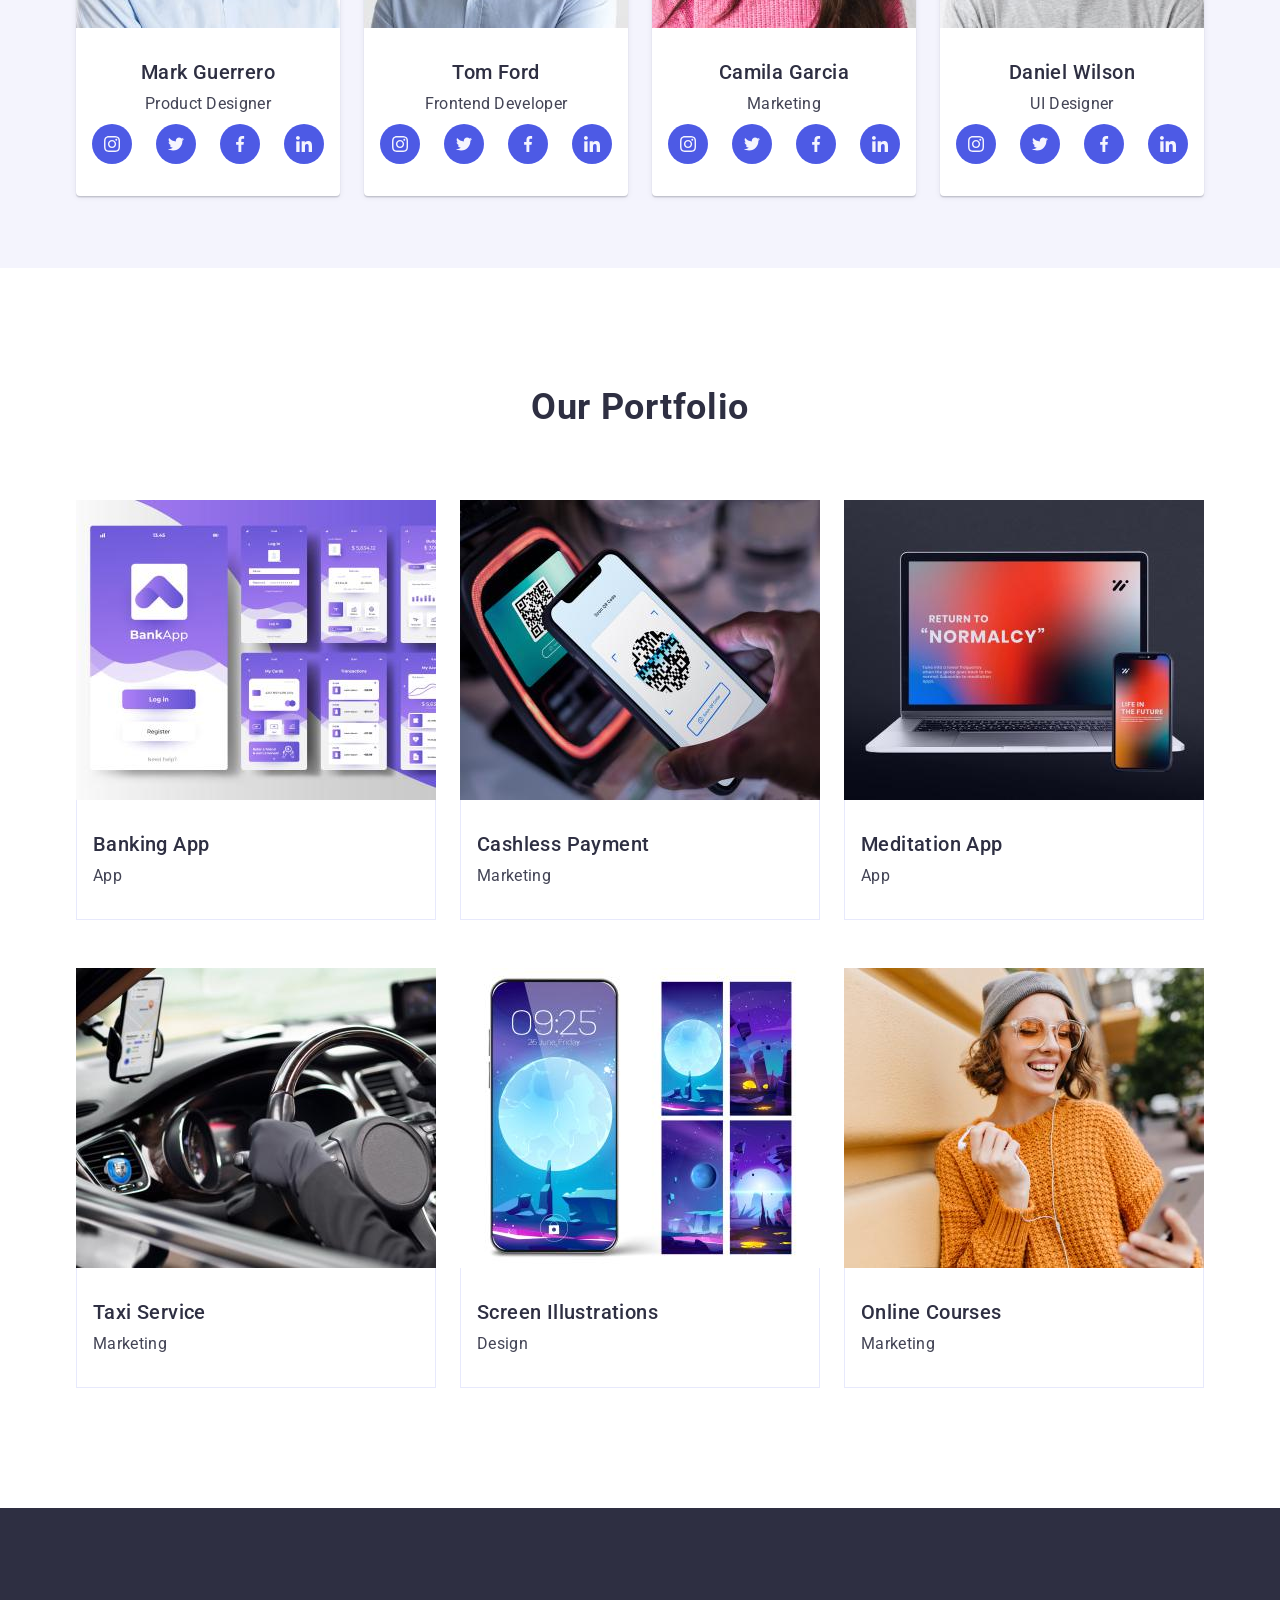
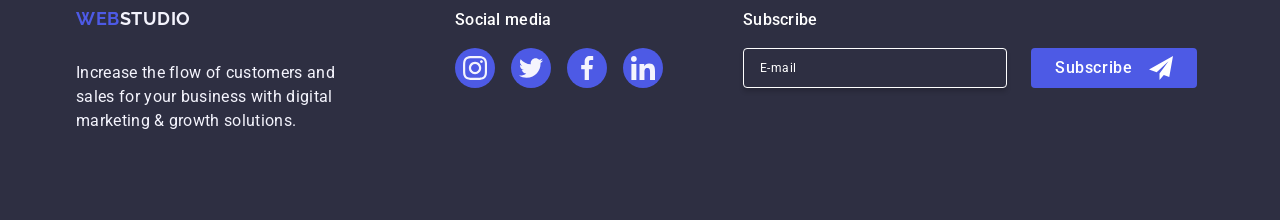
==== commit cd7c0d3a: "Add files via upload" ====
--- a/index.html
+++ b/index.html
@@ -549,13 +549,11 @@
             </div>
           </div>
           <div class="modal-form-item">
-            <label class="modal-form-phone-number" for="phone_number"
-              >Phone</label
-            >
+            <label class="modal-form-name" for="phone_number">Phone</label>
             <div class="modal-name">
               <!-- <span class="modal-phone-number">Phone</span> -->
               <input
-                class="modal-form-phone-number-text"
+                class="modal-form-name-text-item"
                 id="phone_number"
                 type="tel"
                 name="phone_number"
@@ -566,11 +564,11 @@
             </div>
           </div>
           <div class="modal-form-item">
-            <label class="modal-form-email" for="email">Email</label>
+            <label class="modal-form-name" for="email">Email</label>
             <div class="modal-name">
               <!-- <span class="modal-email">Email</span> -->
               <input
-                class="modal-form-email-text"
+                class="modal-form-name-text-item"
                 id="email"
                 type="email"
                 name="email"
@@ -581,15 +579,14 @@
             </div>
           </div>
           <div class="modal-form-item-textarea">
-            <label class="modal-form-textarea" for="user-comment"
-              >Comment<textarea
-                class="modal-form-textarea-text"
-                id="user-comment"
-                name="user-comment"
-                rows="5"
-                placeholder="Text input"
-              ></textarea>
-            </label>
+            <label class="modal-form-name" for="user-comment">Comment</label>
+            <textarea
+              class="modal-form-textarea-text"
+              id="user-comment"
+              name="user-comment"
+              rows="5"
+              placeholder="Text input"
+            ></textarea>
           </div>
           <div class="modal-checkbox">
             <input
--- a/css/styles.css
+++ b/css/styles.css
@@ -812,9 +812,9 @@
    .modal 
     {
       position: absolute;
-      top: 50%;
+      /* top: 50%; */
       left: 50%;
-      transform: translate(-50%, -50%);
+      /* transform: translate(-50%, -50%); */
         width: 408px;
         min-height: 584px;
         padding: 72px 24px 24px 24px;
@@ -841,26 +841,27 @@
       justify-content: center;
       padding: 0;
       transition: background-color 250ms cubic-bezier(0.4, 0, 0.2, 1), border 250ms cubic-bezier(0.4, 0, 0.2, 1);
-      
+      /* fill: aqua; */
     }
 
     .close-btn:hover,
     .close-btn:focus 
     {
       background-color: #404bbf;
-      border: none
+      border: none;
+      fill: #ffffff;
     }
 
     .modal-icon-svg 
     {
       transition: fill 250ms cubic-bezier(0.4, 0, 0.2, 1);
     } 
-
-    .close-btn .modal-icon-svg:hover,
-    .close-btn .modal-icon-svg:focus 
+    
+     /* .modal-icon-svg:hover,
+     .modal-icon-svg:focus 
     {
     fill: #ffffff;
-    }
+    }  */
 
     .modal-item
     {
@@ -874,15 +875,15 @@
       margin-bottom: 16px;
     }
     
-     .modal-form 
-    {
-      /* display: flex; */
-      /* align-items: center; */
-      /* justify-content: center; */
-      /* width: 360px; */
-      /* width: 100%; */
-      /* flex-direction: column;/ */
-    }  
+     /* .modal-form 
+    {
+      display: flex;
+      align-items: center;
+      justify-content: center;
+      width: 360px;
+      width: 100%;
+      flex-direction: column;/
+    }   */
 
     .modal-form-item
     {
@@ -1055,6 +1056,7 @@
       border-color: 250ms cubic-bezier(0.4, 0, 0.2, 1);
       /* padding-left: 16px; */
       /* padding-top: 8px; */
+      /* background-color: #4d5ae5; */
     
     }
 
@@ -1114,6 +1116,8 @@
       align-items: center;
       justify-content: center;
       fill: transparent;
+      /* background-color: #4d5ae5; */
+      margin-right: 8px;
     }
     
     .modal-form-policy-link 
@@ -1124,22 +1128,22 @@
       color:#4d5ae5; 
     }
 
+/*     
+     .modal-form-policy:hover,
+    .modal-checkbox-text
+    {
+      background-color: #404bbf;
+    }   */
+
+    .modal-form-policy:checked+.modal-checkbox-text
+    {
+      background-color: #404bbf;
+      /* border: none; */
+      /* fill: #F4F4FD; */
+    }
     
-    /* .modal-form-policy:hover,
-    .modal-checkbox-text:hover 
-    {
-      background-color: #404bbf;
-    }  */
-
-    .modal-form-policy:checked+.modal-checkbox-text
-    {
-      background-color: #404bbf;
-      border: none;
-      fill: #F4F4FD;
-    }
-    
-
-    /* .modal-form-policy-text::before 
+/* 
+     .modal-form-policy-text::before  
     {
      display: inline-block;
      content: "";
@@ -1149,9 +1153,9 @@
      margin-right: 7px;
      vertical-align: text-top;
      transition: background-color 250ms cubic-bezier(0.4, 0, 0.2, 1);
-    } */
-
-   /* .modal-form-policy:checked+.modal-form-policy-text::before   
+    }  */
+
+    /* .modal-form-policy:checked+.modal-form-policy-text::before   
     {
       background-color: #4D5AE5;
       border-radius: 2px;
@@ -1159,7 +1163,7 @@
       background-image: url(../images/vector.svg);
       background-repeat: no-repeat;
       background-position: 50% 50%;
-    }   */
+    }    */
     /* .modal-form-policy:checked+.modal-form-policy-text
     {
       background-color: #404bbf;
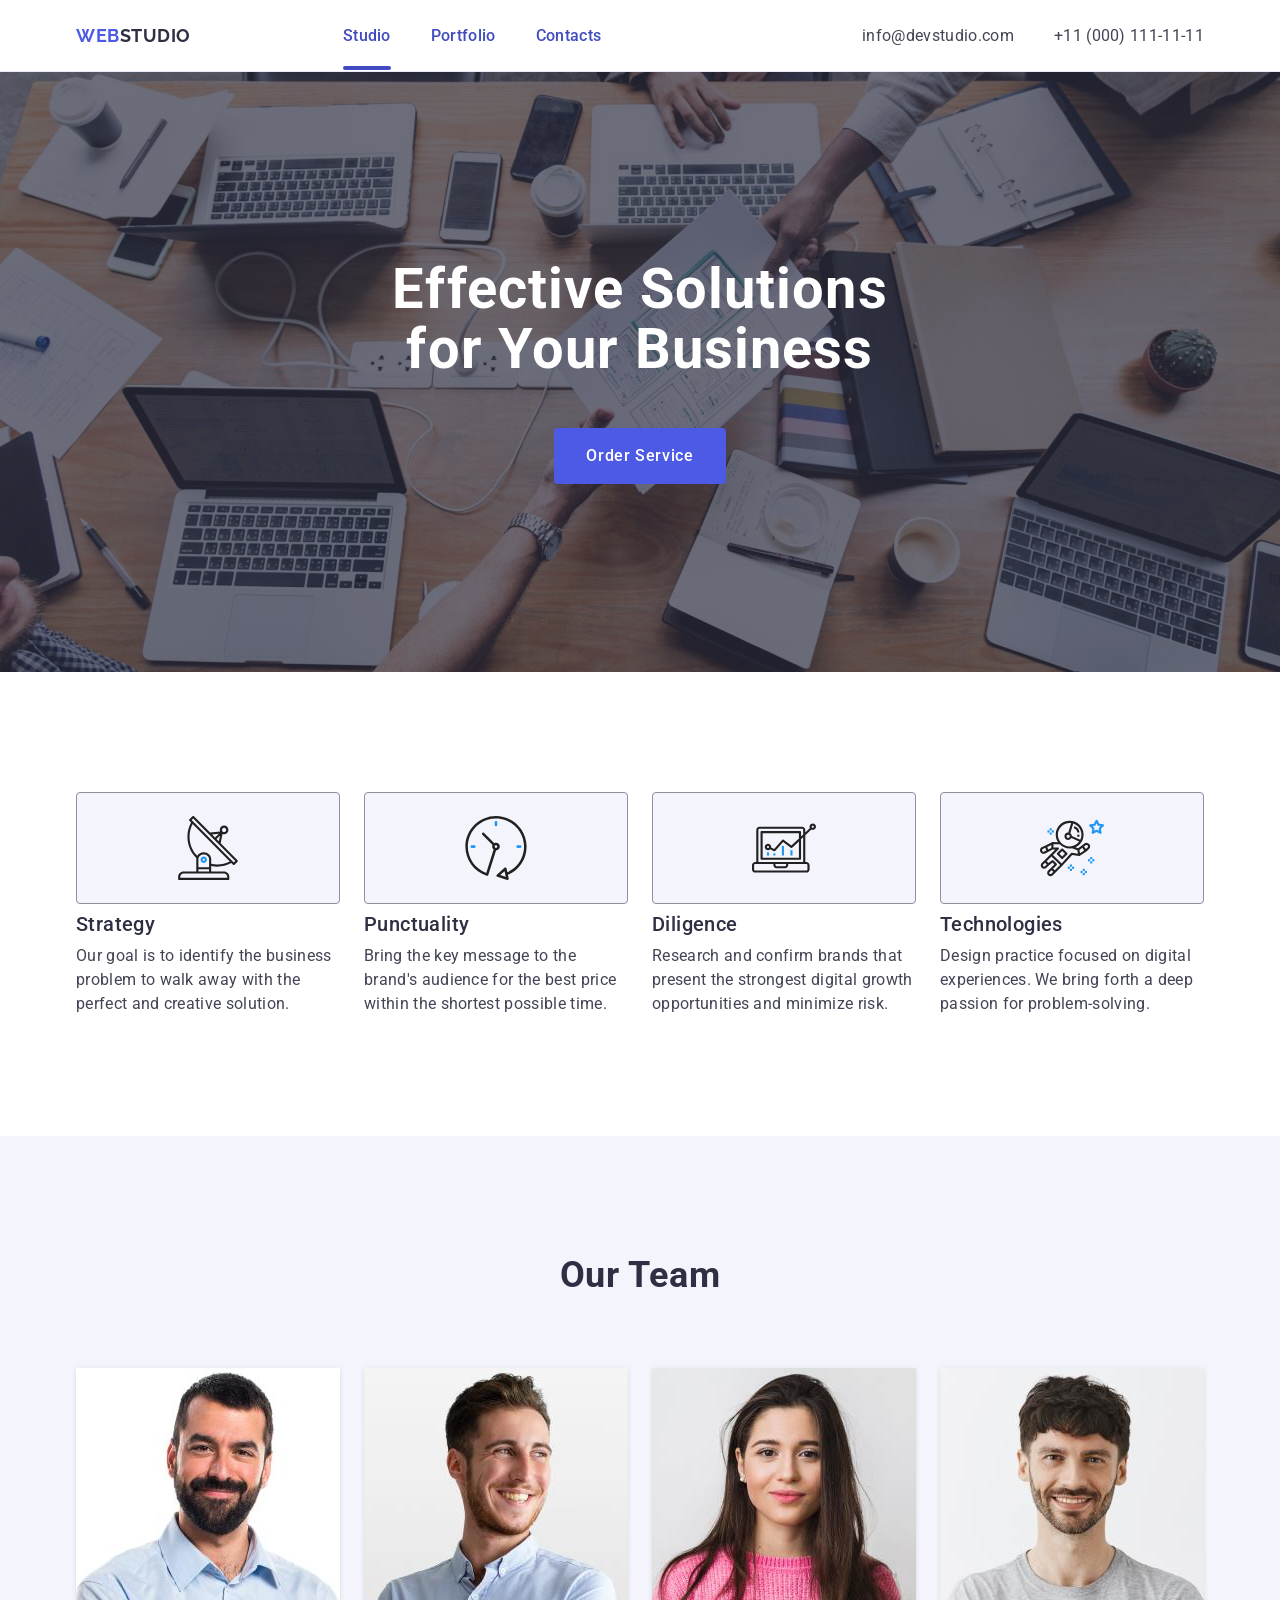
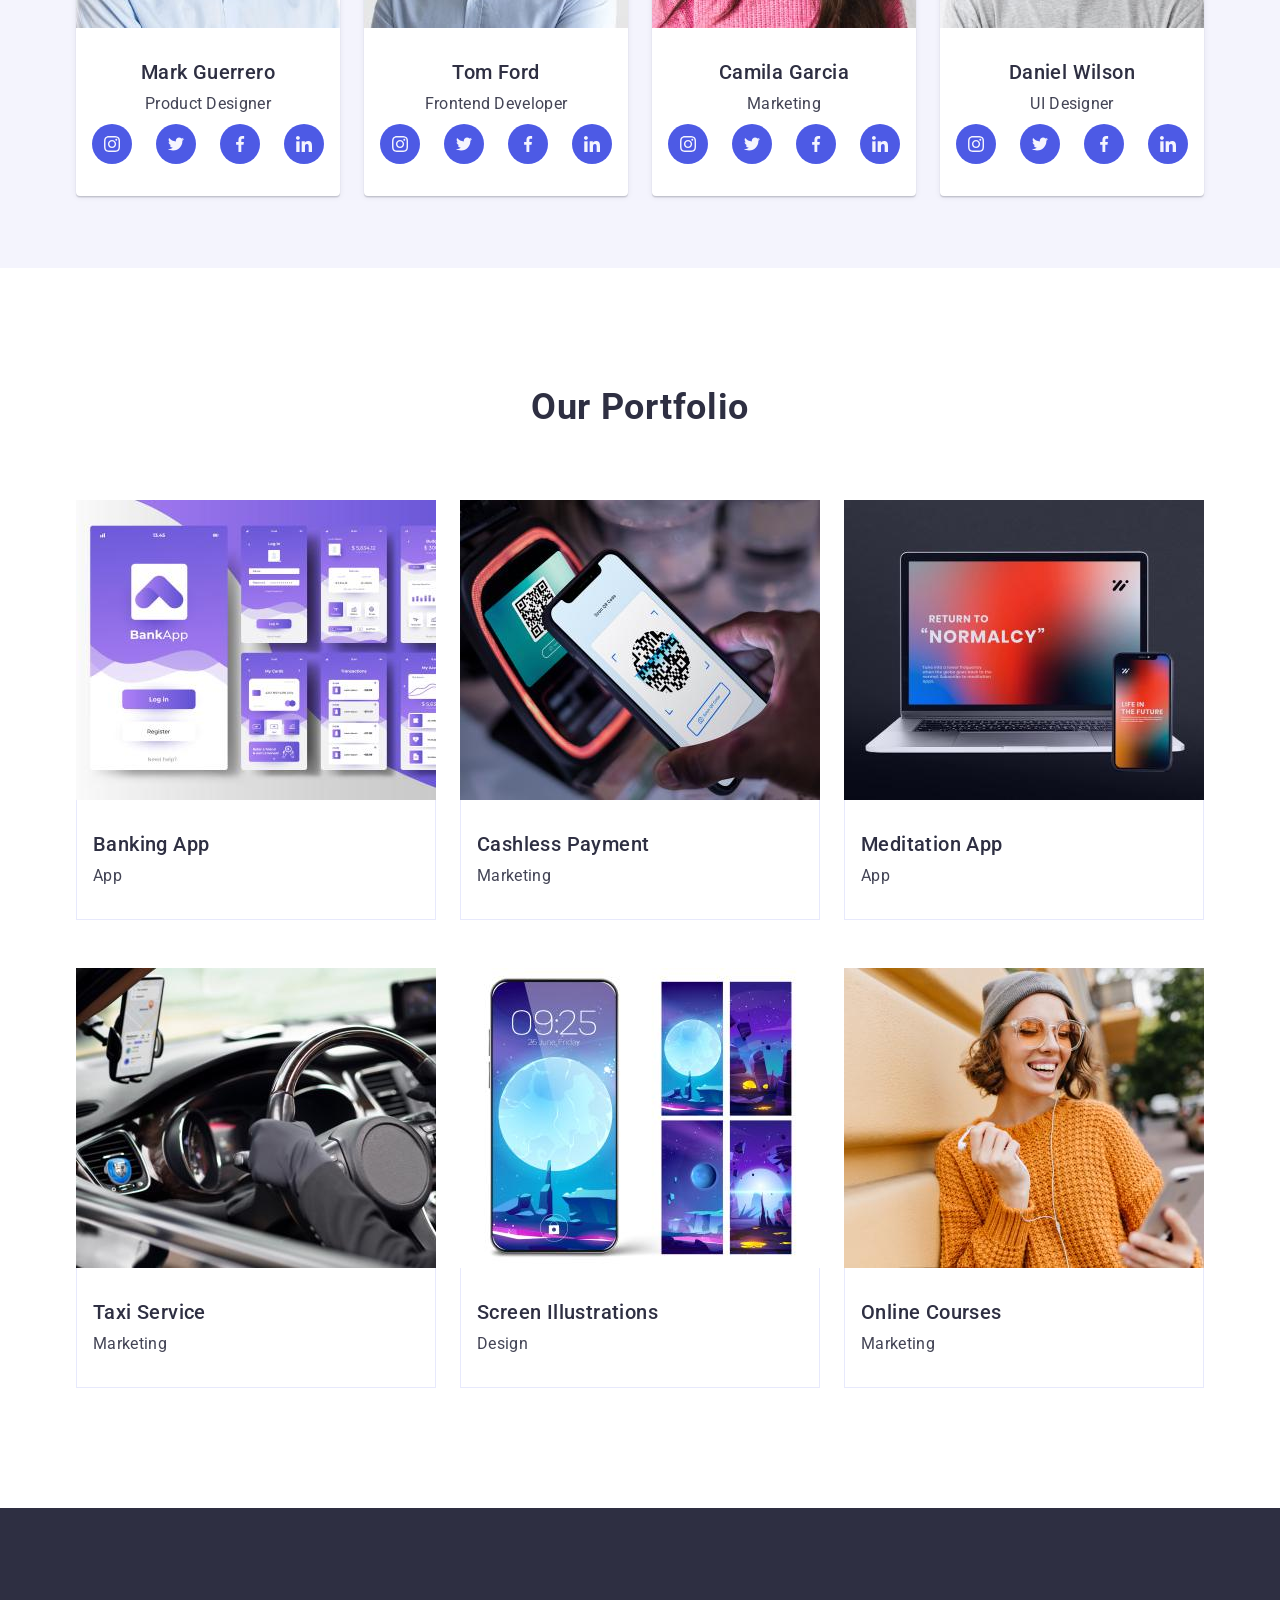
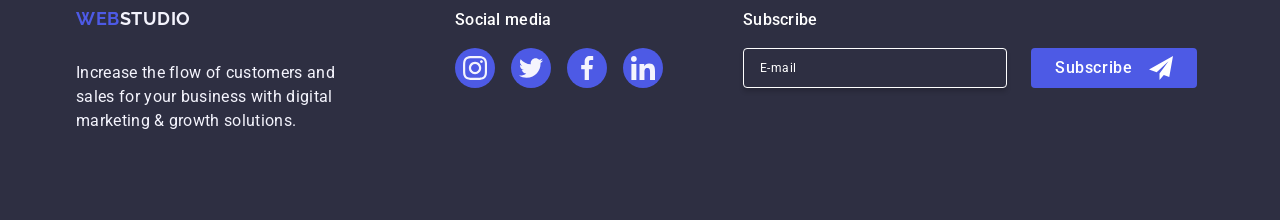
==== commit 88075f21: "Add files via upload" ====
--- a/index.html
+++ b/index.html
@@ -525,7 +525,7 @@
 
     <!-- MODAL -->
 
-    <div class="backdrop">
+    <div class="backdrop is-hidden is-open">
       <div class="modal">
         <button type="button" class="close-btn">
           <svg class="modal-icon-svg" width="8" height="8">
@@ -551,7 +551,6 @@
           <div class="modal-form-item">
             <label class="modal-form-name" for="phone_number">Phone</label>
             <div class="modal-name">
-              <!-- <span class="modal-phone-number">Phone</span> -->
               <input
                 class="modal-form-name-text-item"
                 id="phone_number"
@@ -566,7 +565,6 @@
           <div class="modal-form-item">
             <label class="modal-form-name" for="email">Email</label>
             <div class="modal-name">
-              <!-- <span class="modal-email">Email</span> -->
               <input
                 class="modal-form-name-text-item"
                 id="email"
@@ -602,69 +600,69 @@
                   <use href="./images/vector.svg#surface1"></use></svg></span
               >I accept the terms and conditions of the
               <a class="modal-form-policy-link" href="#">Privacy Policy</a>
-              <!-- <a class="modal-form-policy-link" href="#"></a
-              > -->
             </label>
           </div>
-
           <button class="modal-btn btn-modal" type="submit">Send</button>
         </form>
-
-        <header class="header">
+      </div>
+
+      <header class="header">
+        <div class="container">
+          <nav class="navigation">
+            <a href="./index.html" class="navigation-list-logo-item-left"
+              >Web<span class="navigation-list-logo-item-right">Studio</span></a
+            >
+            <ul class="navigation-list">
+              <li class="navigation-list-item">
+                <a class="navigation-list-link" href="./index.html">Studio</a>
+              </li>
+              <li class="navigation-list-item">
+                <a class="navigation-list-link" href="">Portfolio</a>
+              </li>
+              <li class="navigation-list-item">
+                <a class="navigation-list-link" href="">Contacts</a>
+              </li>
+            </ul>
+          </nav>
+          <address class="address">
+            <ul class="address-list-item">
+              <li class="address-list">
+                <a
+                  class="address-list-mailto-phone"
+                  href="mailto:info@devstudio.com"
+                  >info@devstudio.com</a
+                >
+              </li>
+              <li class="address-list">
+                <a
+                  class="address-list-mailto-phone"
+                  href="teladdress-list-mailto-phone:+110001111111"
+                  >+11 (000) 111-11-11</a
+                >
+              </li>
+            </ul>
+          </address>
+        </div>
+      </header>
+
+      <div class="modal-main">
+        <!--HERO-->
+        <section class="hero">
           <div class="container">
-            <nav class="navigation">
-              <a href="./index.html" class="navigation-list-logo-item-left"
-                >Web<span class="navigation-list-logo-item-right"
-                  >Studio</span
-                ></a
-              >
-              <ul class="navigation-list">
-                <li class="navigation-list-item">
-                  <a class="navigation-list-link" href="./index.html">Studio</a>
-                </li>
-                <li class="navigation-list-item">
-                  <a class="navigation-list-link" href="">Portfolio</a>
-                </li>
-                <li class="navigation-list-item">
-                  <a class="navigation-list-link" href="">Contacts</a>
-                </li>
-              </ul>
-            </nav>
-            <address class="address">
-              <ul class="address-list-item">
-                <li class="address-list">
-                  <a
-                    class="address-list-mailto-phone"
-                    href="mailto:info@devstudio.com"
-                    >info@devstudio.com</a
-                  >
-                </li>
-                <li class="address-list">
-                  <a
-                    class="address-list-mailto-phone"
-                    href="teladdress-list-mailto-phone:+110001111111"
-                    >+11 (000) 111-11-11</a
-                  >
-                </li>
-              </ul>
-            </address>
+            <h1 class="hero-header">Effective Solutions for Your Business</h1>
+            <button class="modal-btn btn-hero" type="button">
+              Order Service
+            </button>
           </div>
-        </header>
-
-        <div class="modal-main">
-          <!--HERO-->
-          <section class="hero">
-            <div class="container">
-              <h1 class="hero-header">Effective Solutions for Your Business</h1>
-              <button class="modal-btn btn-hero" type="button">
-                Order Service
-              </button>
-            </div>
-          </section>
-        </div>
-        <!-- 
+        </section>
+      </div>
+    </div>
+  </body>
+</html>
+<!-- do usunięcia -->
+<!-- 
         <div class="backdrop is-hidden"> -->
-        <!-- <div class="modal">
+<!-- <div class="modal">
           <button type="button" class="close-btn">X</button>
           <form class="modal-form" action="#" method="post">
             <p class="modal-form-item">
@@ -722,14 +720,3 @@
             <button class="modal-btn btn-modal" type="submit">Send</button>
           </form>
         </div> -->
-      </div>
-    </div>
-  </body>
-</html>
-<!-- do usunięcia -->
-<!-- <img/
-                      src="./images/linkedin.svg"
-                      width="16"
-                      height="16"
-                      alt="Description"
-                    /> -->
--- a/css/styles.css
+++ b/css/styles.css
@@ -1,66 +1,73 @@
 *,
 *::before,
-*::after {
-            box-sizing: border-box;
-            margin: 0;
-            padding: 0;
-         }
-
-    body {
-            font-family: "Roboto" , sans-serif;
-            background-color: #FFFFFF;
-            color: #434455;
-          }
-
-        h1,
-        h2,
-        h3,
-        h4,
-        h5,
-        h6,
-        p 
-        {
-            margin-top: 0;
-            margin-bottom: 0;
-        }
-
-       ul, ol
-        {
-          list-style-type: none;
-          margin-top: 0;
-          margin-bottom: 0;
-          padding-left: 0;
-        }
-
-       img 
-        {
-          display: block;
-          max-width: 100%;
-        }
-
-        .container 
-        {
-          width: 1158px;
-          margin: 0 auto;
-          padding: 0 15px 0 15px;
-          /* padding: 120px 0px; */
-        }
-
-        .visually-hidden 
-        {
-          position: absolute;
-          width: 1px;
-          height: 1px;
-          margin: -1px;
-          border: 0;
-          padding: 0;
-          white-space: nowrap;
-          clip-path: inset(100%);
-          clip: rect(0 0 0 0);
-          overflow: hidden;
-        }
-
-         /*========COMPONENTS========*/
+*::after 
+{
+  box-sizing: border-box;
+  margin: 0;
+  padding: 0;
+}
+
+body 
+{
+  font-family: "Roboto" , sans-serif;
+  background-color: #FFFFFF;
+  color: #434455;
+}
+
+  h1,
+  h2,
+  h3,
+  h4,
+  h5,
+  h6,
+  p 
+  {
+    margin-top: 0;
+    margin-bottom: 0;
+  }
+
+  ul, ol
+  {
+    list-style-type: none;
+    margin-top: 0;
+    margin-bottom: 0;
+    padding-left: 0;
+  }
+
+  img 
+  {
+    display: block;
+    max-width: 100%;
+  }
+
+  textarea 
+  {
+    resize: none;
+  }
+
+    .container 
+    {
+      width: 1158px;
+      margin: 0 auto;
+      padding: 0 15px 0 15px;
+      /* padding: 120px 0px; */
+    }
+
+    .visually-hidden 
+    {
+      position: absolute;
+      width: 1px;
+      height: 1px;
+      margin: -1px;
+      border: 0;
+      padding: 0;
+      white-space: nowrap;
+      clip-path: inset(100%);
+      clip: rect(0 0 0 0);
+      overflow: hidden;
+    }
+
+    /*========COMPONENTS========*/
 
         .modal-btn 
         {
@@ -108,6 +115,7 @@
           border-radius: 4px;
           background: rgba(77, 90, 229, 1);
           margin-top: 24px;
+          margin-left: 95px;
         }
 
         .mar 
@@ -760,9 +768,6 @@
     .form-news-text::placeholder 
     {
       color: #FFFFFF;
-      /* font-size: 12px; */
-      /* line-height: 2.0; */
-      /* letter-spacing: 0.04em; */
     }
 
     .footer-form-icon 
@@ -796,32 +801,28 @@
       pointer-events: none;
     }  
      
-    /* .backdrop.is-open 
+    .is-open 
     {
       display: block;
-    } */
+    } 
 
 
      /* =====ENDBACKDROP===== */
 
-    /* .modal.is-open 
-    {
-      display: block;
-    } */
-
-   .modal 
+  
+    .modal 
     {
       position: absolute;
-      /* top: 50%; */
+      top: 50%;
       left: 50%;
-      /* transform: translate(-50%, -50%); */
-        width: 408px;
-        min-height: 584px;
-        padding: 72px 24px 24px 24px;
-        border-radius: 4px;
-        background-color: #FCFCFC;
-        box-shadow: 0px 1px 1px 0px rgba(0, 0, 0, 0.14), 0px 1px 3px 0px rgba(0, 0, 0, 0.12), 0px 2px 1px 0px rgba(0, 0, 0, 0.2);
-        transition: transform 250ms cubic-bezier(0.4, 0, 0.2, 1);
+      transform: translate(-50%, -50%);
+      width: 408px;
+      min-height: 584px;
+      padding: 72px 24px 24px 24px;
+      border-radius: 4px;
+      background-color: #FCFCFC;
+      box-shadow: 0px 1px 1px 0px rgba(0, 0, 0, 0.14), 0px 1px 3px 0px rgba(0, 0, 0, 0.12), 0px 2px 1px 0px rgba(0, 0, 0, 0.2);
+      transition: transform 250ms cubic-bezier(0.4, 0, 0.2, 1);
     } 
 
    .close-btn 
@@ -831,7 +832,6 @@
       right: 24px;
       width: 24px;
       height: 24px;
-      /* box-shadow: 0px 1px 1px 0px rgba(0, 0, 0, 0.14), 0px 1px 3px 0px rgba(0, 0, 0, 0.12), 0px 2px 1px 0px rgba(0, 0, 0, 0.2); */
       background-color: #e7e9fc;
       border: 1px solid rgba(0, 0, 0, 0.1);
       border-radius: 50%;
@@ -841,7 +841,6 @@
       justify-content: center;
       padding: 0;
       transition: background-color 250ms cubic-bezier(0.4, 0, 0.2, 1), border 250ms cubic-bezier(0.4, 0, 0.2, 1);
-      /* fill: aqua; */
     }
 
     .close-btn:hover,
@@ -856,17 +855,9 @@
     {
       transition: fill 250ms cubic-bezier(0.4, 0, 0.2, 1);
     } 
-    
-     /* .modal-icon-svg:hover,
-     .modal-icon-svg:focus 
-    {
-    fill: #ffffff;
-    }  */
 
     .modal-item
     {
-      /* width: 360px; */
-      /* height: 24px; */
       font-weight: 500;
       line-height: 1.5;
       text-align: center;
@@ -874,26 +865,13 @@
       color: #2E2F42;
       margin-bottom: 16px;
     }
-    
-     /* .modal-form 
-    {
-      display: flex;
-      align-items: center;
-      justify-content: center;
-      width: 360px;
-      width: 100%;
-      flex-direction: column;/
-    }   */
 
     .modal-form-item
     {
      margin-bottom: 8px; 
     }
 
-    .modal-form-name,
-    .modal-form-phone-number,
-    .modal-form-email,
-    .modal-form-textarea
+    .modal-form-name
     {
       font-size: 12px;
       line-height: 1.17;
@@ -901,12 +879,6 @@
       color: #8e8f99;
       display: block;
       margin-bottom: 4px;
-
-      /* height: 58px; */
-      /* display: flex; */
-      /* flex-direction: column; */
-      /* justify-content: center; */
-      /* margin-bottom: 8px; */
     } 
 
     .modal-name 
@@ -914,18 +886,7 @@
       position: relative; 
     }
 
-   /* klasa użyta - uwaga .modal-name 
-    {
-      font-size: 12px;
-      line-height: 1.166;
-      letter-spacing: 0.04em;
-      color: #8E8F99;
-      margin-bottom: 4px;
-   }  */
-
-    .modal-form-name-text-item,
-    .modal-form-phone-number-text,
-    .modal-form-email-text
+    .modal-form-name-text-item
     {
       width: 100%; 
       height: 40px;
@@ -946,91 +907,19 @@
       transition: fill 250ms cubic-bezier(0.4, 0, 0.2, 1);
     } 
 
-   /* .modal-form-phone-number    
-    {
-      display: flex;
-      flex-direction: column;
-      justify-content: center;
-      height: 58px;  
-      margin-bottom: 8px;  
-    }   */
-
-    /* .modal-phone-number 
-    {
-      font-size: 12px;
-      line-height: 1.166;
-      letter-spacing: 0.04em;
-      color: #8E8F99;
-      margin-bottom: 4px;
-    } */
-    
-    /* .modal-form-name-text-item, */
-    /* .modal-form-phone-number-text, */
-    /* .modal-form-email-text 
-    {
-      position: relative;
-      width: 360px;
-      height: 40px;
-      border: 1px solid #2E2F4266;
-      background-color: #FCFCFC;
-      box-sizing: border-box;
-      border-radius: 4px;
-      outline: none;
-      padding-left: 38px;
-      padding-top: 10px;
-      padding-bottom: 10px;
-    } */
-
-    /* .modal-form-email {
-      display: flex;
-      flex-direction: column;
-      justify-content: center;
-      height: 58px;
-      margin-bottom: 8px;
-    } */
-
-    /* .modal-email 
-    {
-      font-size: 12px;
-      line-height: 1.166;
-      letter-spacing: 0.04em;
-      color: #8E8F99;
-      margin-bottom: 4px;
-    } */
-
     .modal-form-name-text-item:focus,
-    .modal-form-phone-number-text:focus,
-    .modal-form-email-text:focus,
     .modal-form-textarea-text:focus, 
     .modal-form-name-text-item:hover,
-    .modal-form-phone-number-text:hover,
-    .modal-form-email-text:hover,
     .modal-form-textarea-text:hover
     {
-      /* fill: #4D5AE5; */
-      /* border: 1px solid #4D5AE5; */
-      /* transition: border 250ms cubic-bezier(0.4, 0, 0.2, 1); */
       border-color: #4D5AE5;
     }
-
-    
-    .modal-form-name:focus-within,
-    .modal-form-phone-number:focus-within,
-    .modal-form-email:focus-within
+ 
+    .modal-name:focus-within,
+    .modal-form-name-text-item:focus-within
     {   
       fill: #4D5AE5;
-      transition: fill 250ms cubic-bezier(0.4, 0, 0.2, 1);
-    }
-
-    /* .modal-form-textarea 
-    { 
-      display: flex;
-      flex-direction: column;
-      font-size: 12px;
-      line-height: 1.166;
-      letter-spacing: 0.01em;
-      color: #757575;
-    } */
+    }
 
     .modal-form-item-textarea 
     {
@@ -1045,55 +934,19 @@
       line-height: 1.17;
       letter-spacing: 0.04em;
       color: rgba(46, 47, 66, 0.4);
-      /* margin-top: 4px; */
       border: 1px solid rgba(46, 47, 66, 0.4);
       background-color: transparent;
-      /* box-sizing: border-box; */
       border-radius: 4px;
       outline: transparent;
       padding: 8px 16px;
-      resize: none;
-      border-color: 250ms cubic-bezier(0.4, 0, 0.2, 1);
-      /* padding-left: 16px; */
-      /* padding-top: 8px; */
-      /* background-color: #4d5ae5; */
-    
-    }
-
-    /* .modal-form-textarea::placeholder
-    {
-      font-size: 12px;
-      line-height: 1.166;
-      letter-spacing: 0.04em;
-      color: rgba(46, 47, 66, 0.4);
-    }  */
-
-     /* input,
-    textarea 
-    {
-      padding-left: 16px;
-      padding-top: 12px; 
-    }  */
-
-    /* textarea 
-    {
-      resize: none;
-    } */
+      /* resize: none; */
+      transition: border-color 250ms cubic-bezier(0.4, 0, 0.2, 1);
+    }
 
     .modal-checkbox 
     {
       margin-bottom: 24px;
     }
-/* 
-    .modal-form-policy-text 
-    {
-      font-size: 14px;
-      line-height: 1.710;
-      letter-spacing: 0.03em;
-      color: #757575;
-      margin-top: 20px;
-      margin-left: 14px;
-         } */
 
     .modal-form-policy-text 
     {
@@ -1101,13 +954,11 @@
       line-height: 1.17;
       letter-spacing: 0.04em;
       color: #8e8f99;
-      /* margin-top: 20px; */
-      /* margin-left: 14px; */
-    }
-
-    .modal-checkbox-text 
-    {
-      width: 16px;
+    }
+
+    .modal-checkbox-text   
+    {
+      width: 16px;     
       height: 16px;
       border: 1px solid rgba(46, 47, 66, 0.4);
       border-radius: 2px;
@@ -1116,7 +967,6 @@
       align-items: center;
       justify-content: center;
       fill: transparent;
-      /* background-color: #4d5ae5; */
       margin-right: 8px;
     }
     
@@ -1128,51 +978,14 @@
       color:#4d5ae5; 
     }
 
-/*     
-     .modal-form-policy:hover,
-    .modal-checkbox-text
-    {
-      background-color: #404bbf;
-    }   */
-
-    .modal-form-policy:checked+.modal-checkbox-text
-    {
-      background-color: #404bbf;
-      /* border: none; */
-      /* fill: #F4F4FD; */
-    }
-    
-/* 
-     .modal-form-policy-text::before  
-    {
-     display: inline-block;
-     content: "";
-     width: 16px;
-     height: 15px;
-     border: 1px solid #212121;
-     margin-right: 7px;
-     vertical-align: text-top;
-     transition: background-color 250ms cubic-bezier(0.4, 0, 0.2, 1);
-    }  */
-
-    /* .modal-form-policy:checked+.modal-form-policy-text::before   
-    {
-      background-color: #4D5AE5;
-      border-radius: 2px;
-      border: none;
-      background-image: url(../images/vector.svg);
-      background-repeat: no-repeat;
-      background-position: 50% 50%;
-    }    */
-    /* .modal-form-policy:checked+.modal-form-policy-text
-    {
-      background-color: #404bbf;
-    } */
-
-
-    
-
-     /* ====ENDMODAL==== */
+    .modal-form-policy:checked + .modal-form-policy-text .modal-checkbox-text 
+    {
+      background-color:#404bbf;
+      border: none; 
+      fill: #F4F4FD;
+    } 
+     
+     /* ====ENDMODAL====      */
 
 
  /* =====do usunięcia======= */
@@ -1234,4 +1047,140 @@
             {
               position: fixed;
               top: 0;
-            } */+            } */
+                         /* .modal-form-policy-text::before  
+                {
+                 display: inline-block;
+                 content: "";
+                 width: 16px;
+                 height: 15px;
+                 border: 1px solid #212121;
+                 margin-right: 7px;
+                 vertical-align: text-top;
+                 transition: background-color 250ms cubic-bezier(0.4, 0, 0.2, 1);
+                }   */
+            
+                         /* .modal-form-policy:checked+.modal-form-policy-text::before   
+                {
+                  background-color: #4D5AE5;
+                  border-radius: 2px;
+                  border: none;
+                  background-image: url(../images/vector.svg);
+                  background-repeat: no-repeat;
+                  background-position: 50% 50%;
+                }    */
+                         /* .modal-form-policy:checked+.modal-form-policy-text
+                {
+                  background-color: #404bbf;
+                }  */
+                                          /* .modal-form-policy:hover, .modal-checkbox-text:hover
+                        {
+                          background-color: #404bbf;
+                        }  */
+                          
+  /* .modal-form-textarea::placeholder
+                        {
+                          font-size: 12px;
+                          line-height: 1.166;
+                          letter-spacing: 0.04em;
+                          color: rgba(46, 47, 66, 0.4);
+                        }  */
+                    
+                        /* input,
+                        textarea 
+                        {
+                          padding-left: 16px;
+                          padding-top: 12px; 
+                        }  */                                  
+/* .modal-form-textarea 
+    { 
+      display: flex;
+      flex-direction: column;
+      font-size: 12px;
+      line-height: 1.166;
+      letter-spacing: 0.01em;
+      color: #757575;
+    } */
+/* 
+    .modal-form-name-text-item:focus-within
+    {
+      fill: #4D5AE5;
+      transition: fill 250ms cubic-bezier(0.4, 0, 0.2, 1);
+    } */
+/* .modal-form-name-text-item:hover,
+    .modal-form-name-text-item:focus
+    {
+      fill: #4D5AE5;
+      border-color: #4D5AE5;
+    } */
+    /* .modal-form-phone-number    
+      {
+        display: flex;
+        flex-direction: column;
+        justify-content: center;
+        height: 58px;  
+        margin-bottom: 8px;  
+      }   */
+  
+    /* .modal-phone-number 
+      {
+        font-size: 12px;
+        line-height: 1.166;
+        letter-spacing: 0.04em;
+        color: #8E8F99;
+        margin-bottom: 4px;
+      } */
+    /* .modal-form-name-text-item, */
+    /* .modal-form-phone-number-text, */
+    /* .modal-form-email-text 
+      {
+        position: relative;
+        width: 360px;
+        height: 40px;
+        border: 1px solid #2E2F4266;
+        background-color: #FCFCFC;
+        box-sizing: border-box;
+        border-radius: 4px;
+        outline: none;
+        padding-left: 38px;
+        padding-top: 10px;
+        padding-bottom: 10px;
+      } */
+  
+    /* .modal-form-email {
+        display: flex;
+        flex-direction: column;
+        justify-content: center;
+        height: 58px;
+        margin-bottom: 8px;
+      } */
+/* .modal-email 
+    {
+      font-size: 12px;
+      line-height: 1.166;
+      letter-spacing: 0.04em;
+      color: #8E8F99;
+      margin-bottom: 4px;
+     */
+/* klasa użyta - uwaga .modal-name 
+    {
+      font-size: 12px;
+      line-height: 1.166;
+      letter-spacing: 0.04em;
+      color: #8E8F99;
+      margin-bottom: 4px;
+   }  */
+    /* .modal-form 
+      {
+        display: flex;
+        align-items: center;
+        justify-content: center;
+        width: 360px;
+        width: 100%;
+        flex-direction: column;/
+      }   */
+     /* .modal-icon-svg:hover,
+       .modal-icon-svg:focus 
+      {
+      fill: #ffffff;
+      }  */
